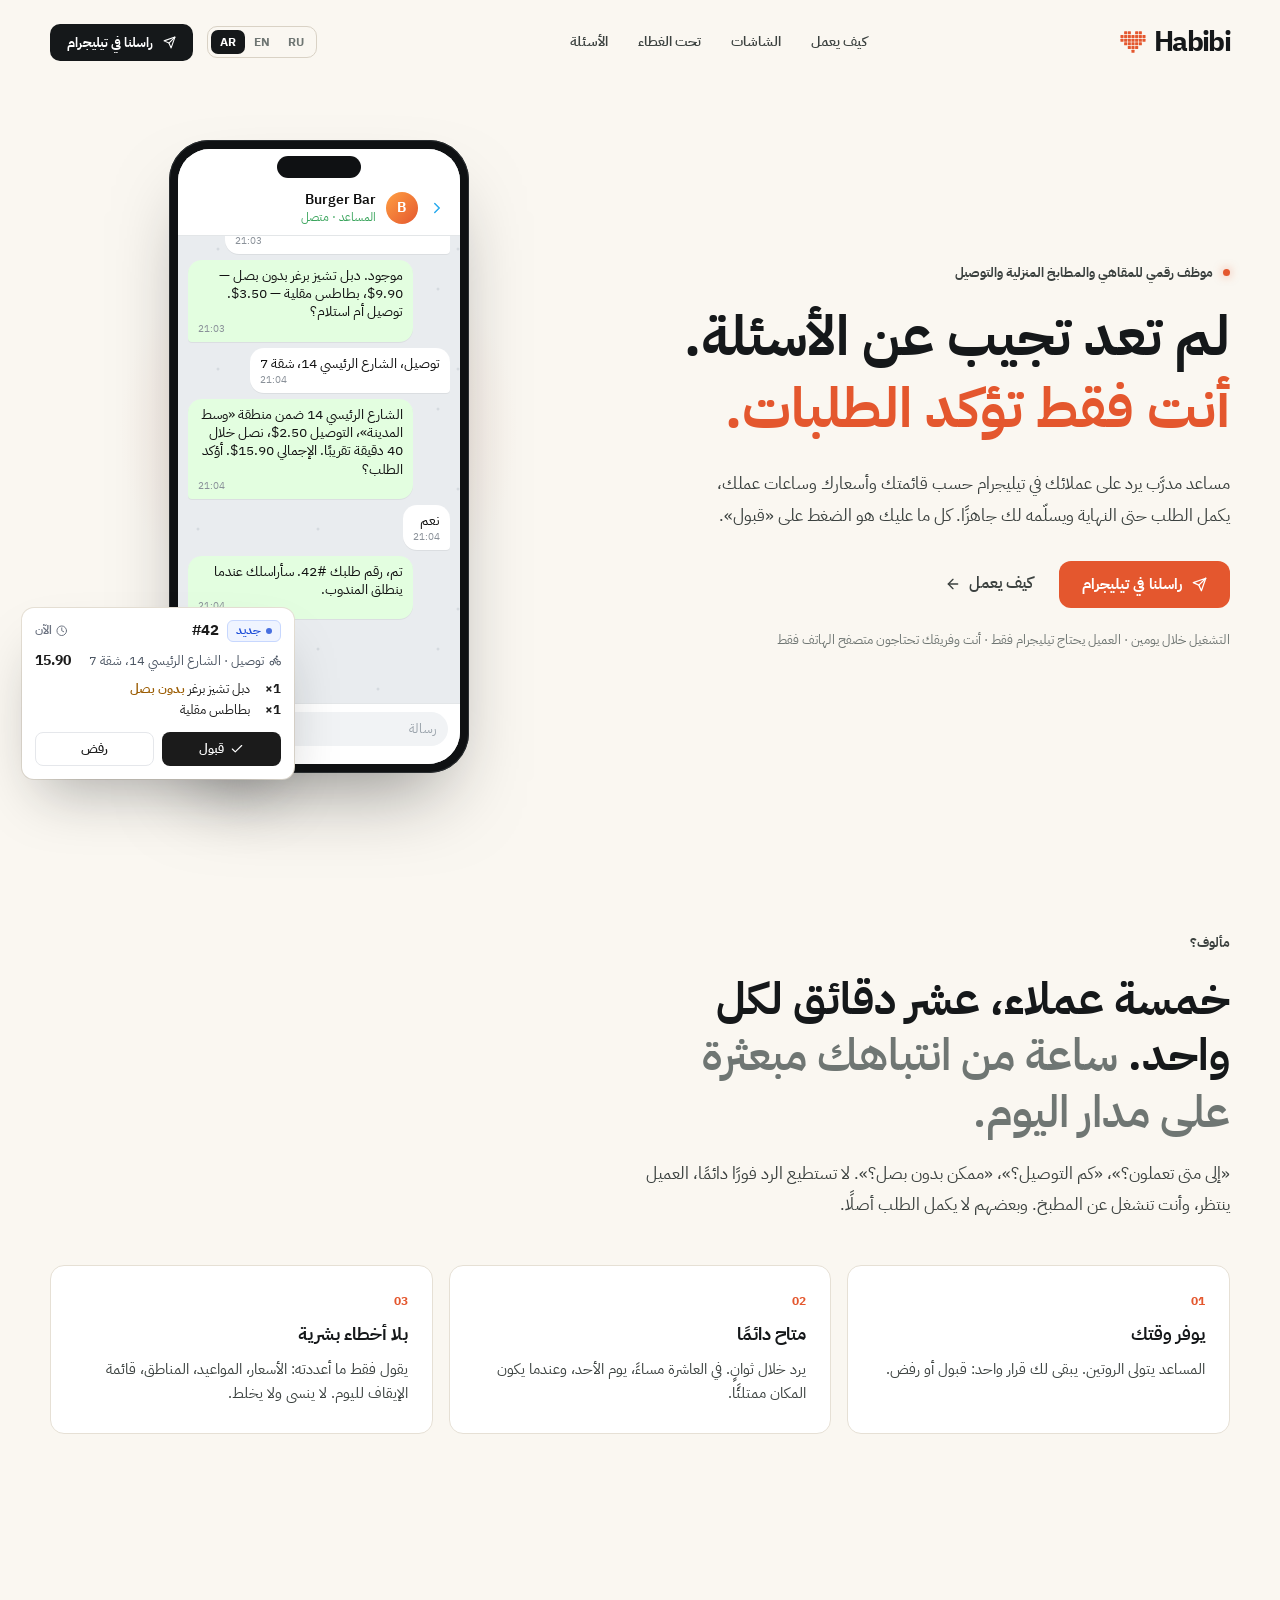
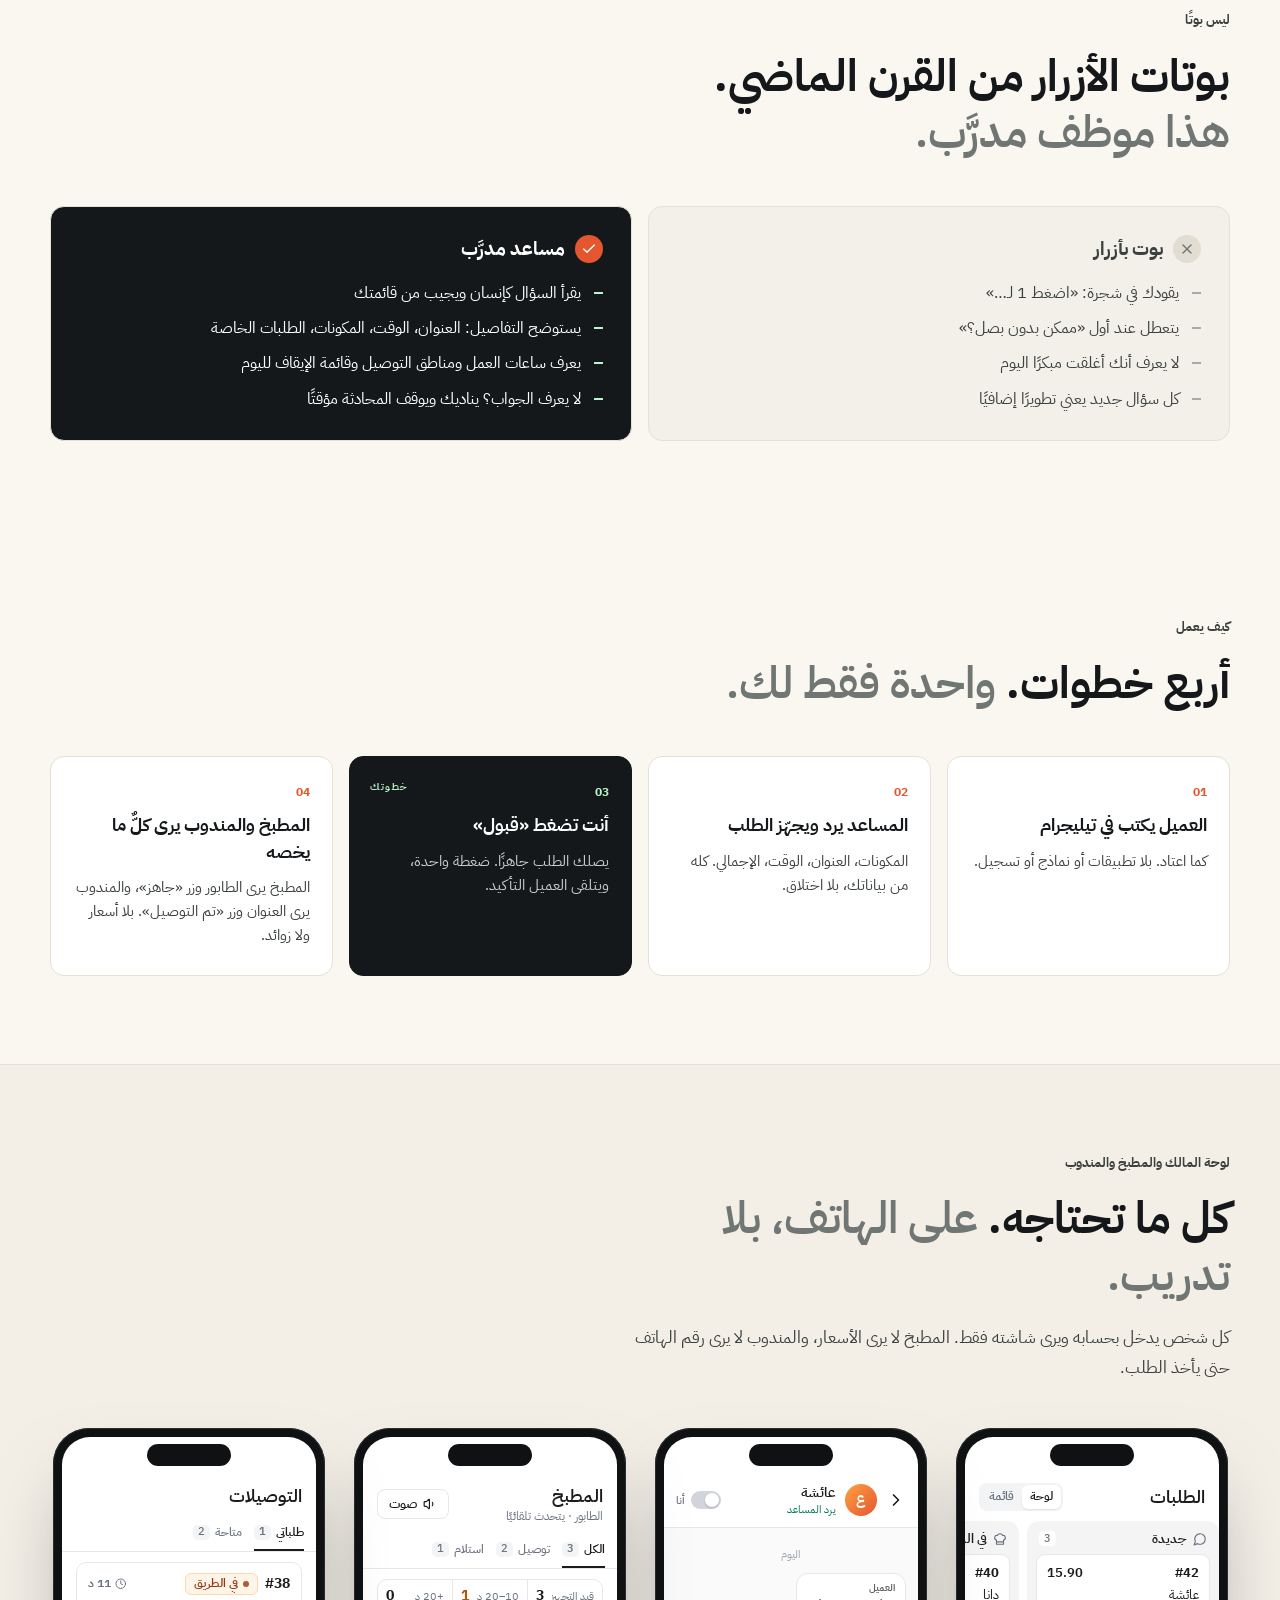
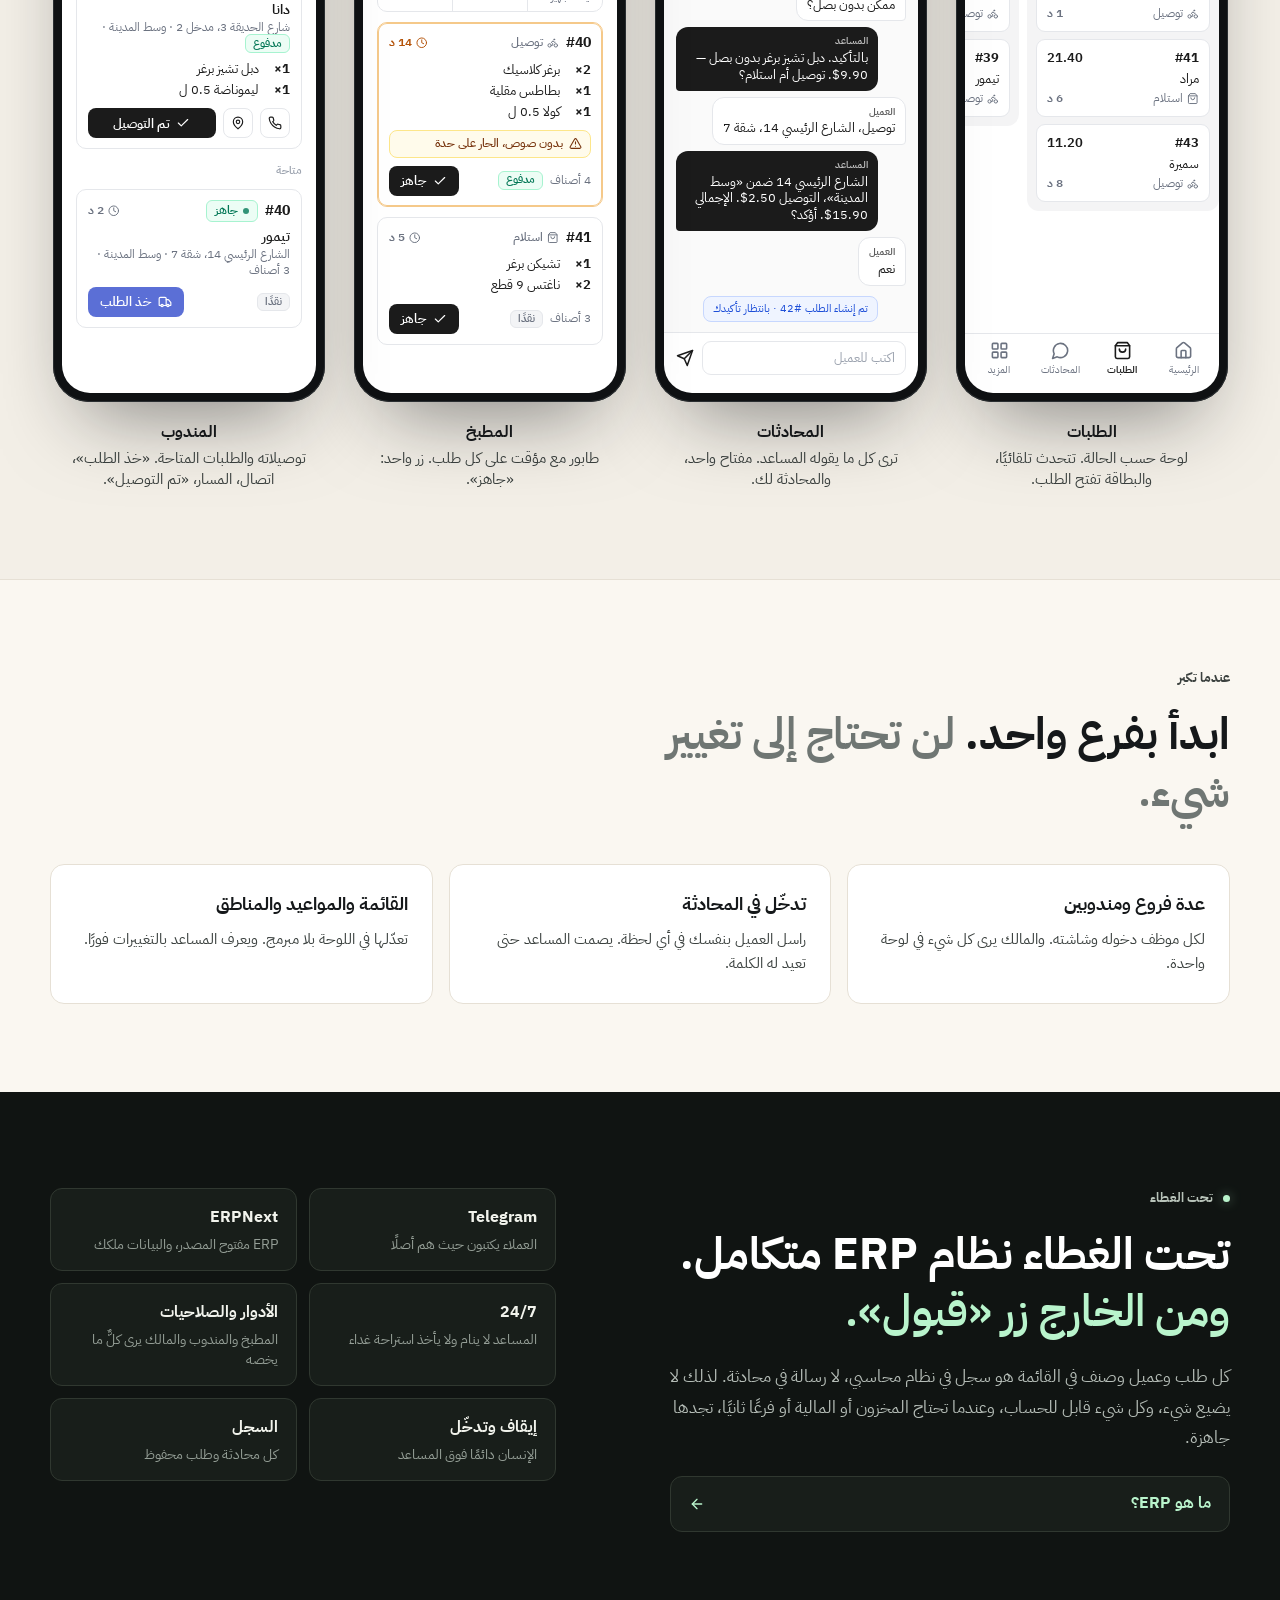
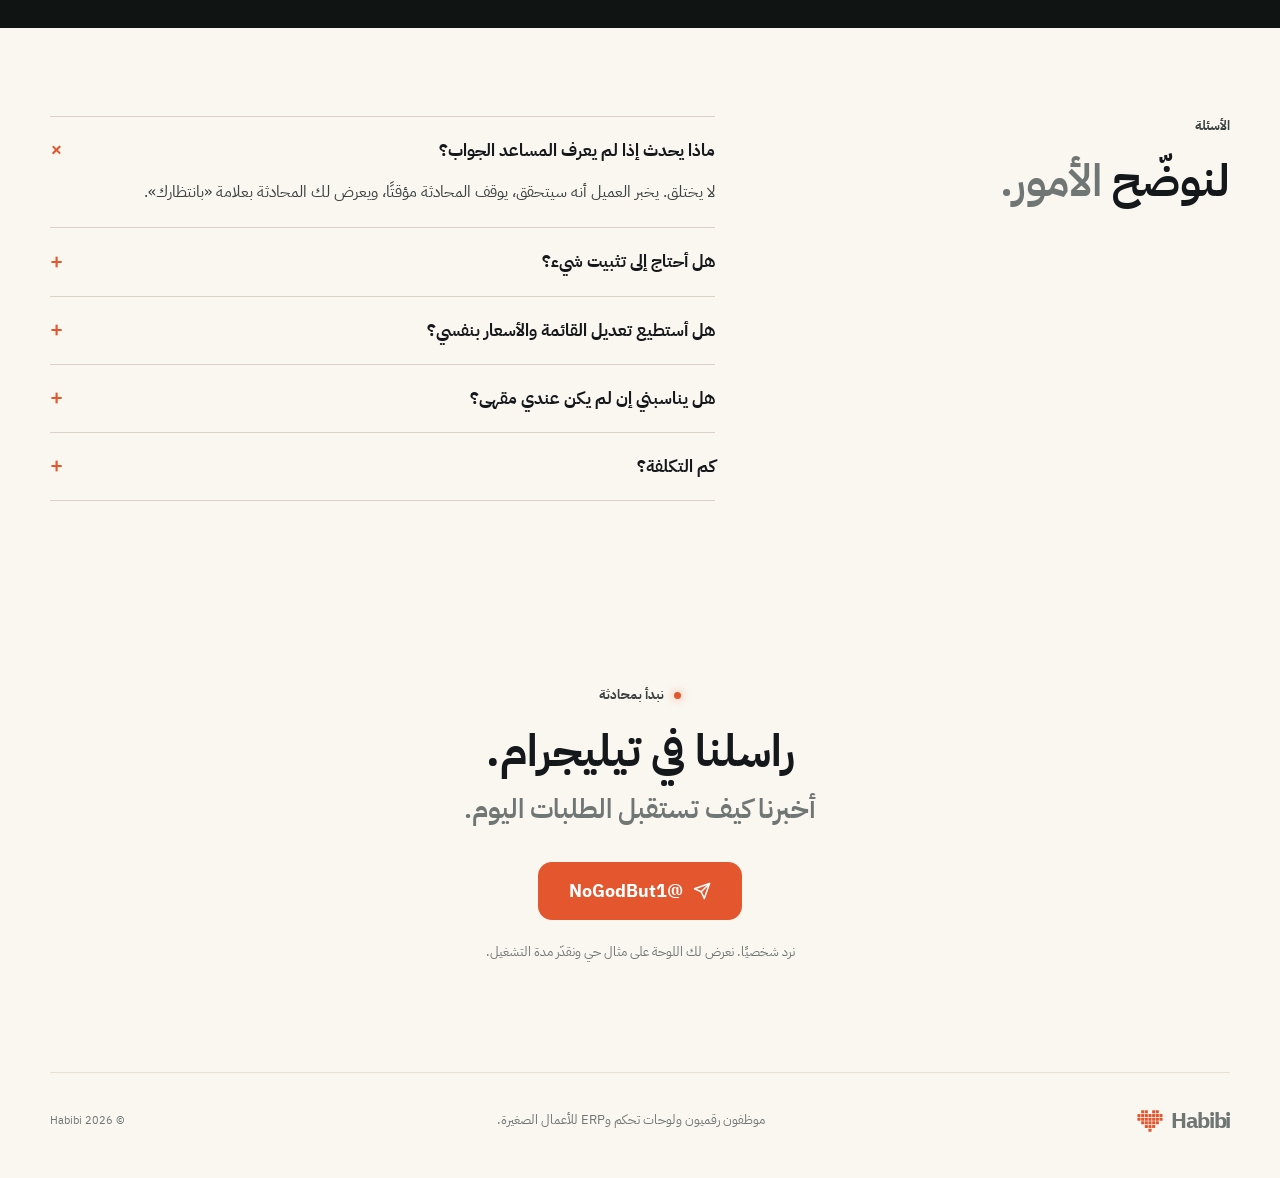
==== ar/index.html @ 9c0d7fbc "Английская и арабская версии лендинга Папки en/ и ar/ с общим style.css, переключатель RU/EN/AR в ша" ====
<!doctype html>
<html lang="ar" dir="rtl">
<head>
<meta charset="UTF-8">
<meta name="viewport" content="width=device-width, initial-scale=1">
<title>Habibi — موظف رقمي للمقاهي والتوصيل</title>
<meta name="description" content="مساعد مدرَّب يرد على عملائك في تيليجرام حسب قائمتك وساعات عملك، يجهّز الطلب ويسلّمه لك جاهزًا. أنت فقط تضغط «قبول».">
<link rel="canonical" href="https://cafe.habibi-erp.com/ar/">
<link rel="alternate" hreflang="ru" href="https://cafe.habibi-erp.com/">
<link rel="alternate" hreflang="en" href="https://cafe.habibi-erp.com/en/">
<link rel="alternate" hreflang="ar" href="https://cafe.habibi-erp.com/ar/">
<link rel="alternate" hreflang="x-default" href="https://cafe.habibi-erp.com/">
<link rel="preconnect" href="https://fonts.googleapis.com">
<link rel="preconnect" href="https://fonts.gstatic.com" crossorigin>
<link href="https://fonts.googleapis.com/css2?family=IBM+Plex+Sans+Arabic:wght@400;500;600;700&family=Manrope:wght@400;500;600;700;800&family=Geist:wght@400;500;600;700&display=swap" rel="stylesheet">
<link rel="stylesheet" href="../style.css">
</head>
<body>
<svg class="sprite" aria-hidden="true">
  <symbol id="i-mark" viewBox="0 0 7 6"><rect x="1.08" y="0.08" width=".84" height=".84" rx=".15" fill="currentColor"/><rect x="2.08" y="0.08" width=".84" height=".84" rx=".15" fill="currentColor"/><rect x="4.08" y="0.08" width=".84" height=".84" rx=".15" fill="currentColor"/><rect x="5.08" y="0.08" width=".84" height=".84" rx=".15" fill="currentColor"/><rect x="0.08" y="1.08" width=".84" height=".84" rx=".15" fill="currentColor"/><rect x="1.08" y="1.08" width=".84" height=".84" rx=".15" fill="currentColor"/><rect x="2.08" y="1.08" width=".84" height=".84" rx=".15" fill="currentColor"/><rect x="3.08" y="1.08" width=".84" height=".84" rx=".15" fill="currentColor"/><rect x="4.08" y="1.08" width=".84" height=".84" rx=".15" fill="currentColor"/><rect x="5.08" y="1.08" width=".84" height=".84" rx=".15" fill="currentColor"/><rect x="6.08" y="1.08" width=".84" height=".84" rx=".15" fill="currentColor"/><rect x="0.08" y="2.08" width=".84" height=".84" rx=".15" fill="currentColor"/><rect x="1.08" y="2.08" width=".84" height=".84" rx=".15" fill="currentColor"/><rect x="2.08" y="2.08" width=".84" height=".84" rx=".15" fill="currentColor"/><rect x="3.08" y="2.08" width=".84" height=".84" rx=".15" fill="currentColor"/><rect x="4.08" y="2.08" width=".84" height=".84" rx=".15" fill="currentColor"/><rect x="5.08" y="2.08" width=".84" height=".84" rx=".15" fill="currentColor"/><rect x="6.08" y="2.08" width=".84" height=".84" rx=".15" fill="currentColor"/><rect x="1.08" y="3.08" width=".84" height=".84" rx=".15" fill="currentColor"/><rect x="2.08" y="3.08" width=".84" height=".84" rx=".15" fill="currentColor"/><rect x="3.08" y="3.08" width=".84" height=".84" rx=".15" fill="currentColor"/><rect x="4.08" y="3.08" width=".84" height=".84" rx=".15" fill="currentColor"/><rect x="5.08" y="3.08" width=".84" height=".84" rx=".15" fill="currentColor"/><rect x="2.08" y="4.08" width=".84" height=".84" rx=".15" fill="currentColor"/><rect x="3.08" y="4.08" width=".84" height=".84" rx=".15" fill="currentColor"/><rect x="4.08" y="4.08" width=".84" height=".84" rx=".15" fill="currentColor"/><rect x="3.08" y="5.08" width=".84" height=".84" rx=".15" fill="currentColor"/></symbol>
  <symbol id="i-clock" viewBox="0 0 24 24"><circle cx="12" cy="12" r="10"/><polyline points="12 6 12 12 16 14"/></symbol>
  <symbol id="i-check" viewBox="0 0 24 24"><polyline points="20 6 9 17 4 12"/></symbol>
  <symbol id="i-truck" viewBox="0 0 24 24"><path d="M14 18V6a2 2 0 0 0-2-2H4a2 2 0 0 0-2 2v11a1 1 0 0 0 1 1h2"/><path d="M15 18H9"/><path d="M19 18h2a1 1 0 0 0 1-1v-3.65a1 1 0 0 0-.22-.624l-3.48-4.35A1 1 0 0 0 17.52 8H14"/><circle cx="17" cy="18" r="2"/><circle cx="7" cy="18" r="2"/></symbol>
  <symbol id="i-phone" viewBox="0 0 24 24"><path d="M22 16.92v3a2 2 0 0 1-2.18 2 19.79 19.79 0 0 1-8.63-3.07 19.5 19.5 0 0 1-6-6 19.79 19.79 0 0 1-3.07-8.67A2 2 0 0 1 4.11 2h3a2 2 0 0 1 2 1.72 12.84 12.84 0 0 0 .7 2.81 2 2 0 0 1-.45 2.11L8.09 9.91a16 16 0 0 0 6 6l1.27-1.27a2 2 0 0 1 2.11-.45 12.84 12.84 0 0 0 2.81.7A2 2 0 0 1 22 16.92z"/></symbol>
  <symbol id="i-pin" viewBox="0 0 24 24"><path d="M20 10c0 6-8 12-8 12s-8-6-8-12a8 8 0 0 1 16 0Z"/><circle cx="12" cy="10" r="3"/></symbol>
  <symbol id="i-bike" viewBox="0 0 24 24"><circle cx="18.5" cy="17.5" r="3.5"/><circle cx="5.5" cy="17.5" r="3.5"/><circle cx="15" cy="5" r="1"/><path d="M12 17.5V14l-3-3 4-3 2 3h2"/></symbol>
  <symbol id="i-bag" viewBox="0 0 24 24"><path d="M6 2 3 6v14a2 2 0 0 0 2 2h14a2 2 0 0 0 2-2V6l-3-4Z"/><path d="M3 6h18"/><path d="M16 10a4 4 0 0 1-8 0"/></symbol>
  <symbol id="i-chef" viewBox="0 0 24 24"><path d="M6 13.87A4 4 0 0 1 7.41 6a5.11 5.11 0 0 1 1.05-1.54 5 5 0 0 1 7.08 0A5.11 5.11 0 0 1 16.59 6 4 4 0 0 1 18 13.87V21H6Z"/><path d="M6 17h12"/></symbol>
  <symbol id="i-chat" viewBox="0 0 24 24"><path d="M7.9 20A9 9 0 1 0 4 16.1L2 22Z"/></symbol>
  <symbol id="i-house" viewBox="0 0 24 24"><path d="M15 21v-8a1 1 0 0 0-1-1h-4a1 1 0 0 0-1 1v8"/><path d="M3 10a2 2 0 0 1 .709-1.528l7-5.999a2 2 0 0 1 2.582 0l7 5.999A2 2 0 0 1 21 10v9a2 2 0 0 1-2 2H5a2 2 0 0 1-2-2z"/></symbol>
  <symbol id="i-send" viewBox="0 0 24 24"><path d="m22 2-7 20-4-9-9-4Z"/><path d="M22 2 11 13"/></symbol>
  <symbol id="i-volume" viewBox="0 0 24 24"><path d="M11 4.702a.705.705 0 0 0-1.203-.498L6.413 7.587A1.4 1.4 0 0 1 5.416 8H3a1 1 0 0 0-1 1v6a1 1 0 0 0 1 1h2.416a1.4 1.4 0 0 1 .997.413l3.383 3.384A.705.705 0 0 0 11 19.298z"/><path d="M16 9a5 5 0 0 1 0 6"/></symbol>
  <symbol id="i-alert" viewBox="0 0 24 24"><path d="m21.73 18-8-14a2 2 0 0 0-3.48 0l-8 14A2 2 0 0 0 4 21h16a2 2 0 0 0 1.73-3"/><path d="M12 9v4"/><path d="M12 17h.01"/></symbol>
  <symbol id="i-back" viewBox="0 0 24 24"><path d="m15 18-6-6 6-6"/></symbol>
  <symbol id="i-grid" viewBox="0 0 24 24"><rect x="3" y="3" width="7" height="7" rx="1"/><rect x="14" y="3" width="7" height="7" rx="1"/><rect x="14" y="14" width="7" height="7" rx="1"/><rect x="3" y="14" width="7" height="7" rx="1"/></symbol>
  <symbol id="i-x" viewBox="0 0 24 24"><path d="M18 6 6 18"/><path d="m6 6 12 12"/></symbol>
  <symbol id="i-arrow" viewBox="0 0 24 24"><path d="M5 12h14"/><path d="m12 5 7 7-7 7"/></symbol>
</svg>

<header class="top wrap">
  <a class="brand" href="#top">Habibi<svg class="brandmark" aria-hidden="true"><use href="#i-mark"/></svg></a>
  <nav class="menu" aria-label="الأقسام">
    <a href="#how">كيف يعمل</a>
    <a href="#screens">الشاشات</a>
    <a href="#hood">تحت الغطاء</a>
    <a href="#faq">الأسئلة</a>
  </nav>
  <div class="top-actions">
    <nav class="lang" aria-label="اللغة"><a href="../" hreflang="ru" lang="ru">RU</a><a href="../en/" hreflang="en" lang="en">EN</a><a class="on" aria-current="page">AR</a></nav>
    <a class="btn btn-ink btn-sm" href="https://t.me/NoGodBut1" target="_blank" rel="noopener"><svg class="ic"><use href="#i-send"/></svg><span>راسلنا في تيليجرام</span></a>
  </div>
</header>

<main id="top">

<!-- ================= HERO ================= -->
<section class="hero wrap">
  <div class="hero-copy">
    <p class="eyebrow"><i></i>موظف رقمي للمقاهي والمطابخ المنزلية والتوصيل</p>
    <h1>لم تعد تجيب عن الأسئلة. <span>أنت فقط تؤكد الطلبات.</span></h1>
    <p class="lead">مساعد مدرَّب يرد على عملائك في تيليجرام حسب قائمتك وأسعارك وساعات عملك، يكمل الطلب حتى النهاية ويسلّمه لك جاهزًا. كل ما عليك هو الضغط على «قبول».</p>
    <div class="actions">
      <a class="btn btn-accent" href="https://t.me/NoGodBut1" target="_blank" rel="noopener"><svg class="ic"><use href="#i-send"/></svg>راسلنا في تيليجرام</a>
      <a class="textlink" href="#how">كيف يعمل <svg class="ic"><use href="#i-arrow"/></svg></a>
    </div>
    <p class="footnote">التشغيل خلال يومين · العميل يحتاج تيليجرام فقط · أنت وفريقك تحتاجون متصفح الهاتف فقط</p>
  </div>

  <div class="hero-visual" aria-label="محادثة العميل مع المساعد وبطاقة الطلب الجاهز عند المالك">
    <div class="phone">
      <div class="tg">
        <div class="tg-head">
          <svg class="ic"><use href="#i-back"/></svg>
          <span class="tg-ava">B</span>
          <div><b>Burger Bar</b><small>المساعد · متصل</small></div>
        </div>
        <div class="tg-body">
          <div class="msg in">مرحبًا، إلى متى تعملون اليوم؟<time>21:02</time></div>
          <div class="msg out">أهلًا! اليوم حتى 11 مساءً، ونستقبل طلبات التوصيل حتى 10:30. هل أقترح عليك شيئًا من القائمة؟<time>21:02</time></div>
          <div class="msg in">عندكم دبل تشيز برغر؟ وبطاطس. بس بدون بصل<time>21:03</time></div>
          <div class="msg out">موجود. دبل تشيز برغر بدون بصل — <span dir="ltr">$9.90</span>، بطاطس مقلية — <span dir="ltr">$3.50</span>. توصيل أم استلام؟<time>21:03</time></div>
          <div class="msg in">توصيل، الشارع الرئيسي 14، شقة 7<time>21:04</time></div>
          <div class="msg out">الشارع الرئيسي 14 ضمن منطقة «وسط المدينة»، التوصيل <span dir="ltr">$2.50</span>، نصل خلال 40 دقيقة تقريبًا. الإجمالي <span dir="ltr">$15.90</span>. أؤكد الطلب؟<time>21:04</time></div>
          <div class="msg in">نعم<time>21:04</time></div>
          <div class="msg out">تم، رقم طلبك #42. سأراسلك عندما ينطلق المندوب.<time>21:04</time></div>
        </div>
        <div class="tg-input"><span>رسالة</span></div>
      </div>
    </div>

    <div class="float-card cab" aria-label="بطاقة الطلب عند المالك">
      <div class="fc-head"><span class="badge new">جديد</span><b>#42</b><span class="age"><svg class="ic"><use href="#i-clock"/></svg>الآن</span></div>
      <div class="fc-sum"><span><svg class="ic"><use href="#i-bike"/></svg>توصيل · الشارع الرئيسي 14، شقة 7</span><b>15.90</b></div>
      <ul class="items">
        <li><b>1×</b><span>دبل تشيز برغر <em>بدون بصل</em></span></li>
        <li><b>1×</b><span>بطاطس مقلية</span></li>
      </ul>
      <div class="fc-actions"><button class="ubtn dark" type="button"><svg class="ic"><use href="#i-check"/></svg>قبول</button><button class="ubtn outline" type="button">رفض</button></div>
    </div>
  </div>
</section>

<!-- ================= PAIN ================= -->
<section class="section wrap" id="pain">
  <div class="section-head">
    <p class="eyebrow">مألوف؟</p>
    <h2>خمسة عملاء، عشر دقائق لكل واحد. <span class="muted">ساعة من انتباهك مبعثرة على مدار اليوم.</span></h2>
    <p class="section-lead">«إلى متى تعملون؟»، «كم التوصيل؟»، «ممكن بدون بصل؟». لا تستطيع الرد فورًا دائمًا، العميل ينتظر، وأنت تنشغل عن المطبخ. وبعضهم لا يكمل الطلب أصلًا.</p>
  </div>
  <div class="tiles">
    <article><span class="num">01</span><h3>يوفر وقتك</h3><p>المساعد يتولى الروتين. يبقى لك قرار واحد: قبول أو رفض.</p></article>
    <article><span class="num">02</span><h3>متاح دائمًا</h3><p>يرد خلال ثوانٍ. في العاشرة مساءً، يوم الأحد، وعندما يكون المكان ممتلئًا.</p></article>
    <article><span class="num">03</span><h3>بلا أخطاء بشرية</h3><p>يقول فقط ما أعددته: الأسعار، المواعيد، المناطق، قائمة الإيقاف لليوم. لا ينسى ولا يخلط.</p></article>
  </div>
</section>

<!-- ================= NOT A BOT ================= -->
<section class="section wrap" id="notbot">
  <div class="section-head">
    <p class="eyebrow">ليس بوتًا</p>
    <h2>بوتات الأزرار من القرن الماضي. <span class="muted">هذا موظف مدرَّب.</span></h2>
  </div>
  <div class="compare">
    <article class="old">
      <h3><svg class="ic"><use href="#i-x"/></svg>بوت بأزرار</h3>
      <ul>
        <li>يقودك في شجرة: «اضغط 1 لـ…»</li>
        <li>يتعطل عند أول «ممكن بدون بصل؟»</li>
        <li>لا يعرف أنك أغلقت مبكرًا اليوم</li>
        <li>كل سؤال جديد يعني تطويرًا إضافيًا</li>
      </ul>
    </article>
    <article class="new">
      <h3><svg class="ic"><use href="#i-check"/></svg>مساعد مدرَّب</h3>
      <ul>
        <li>يقرأ السؤال كإنسان ويجيب من قائمتك</li>
        <li>يستوضح التفاصيل: العنوان، الوقت، المكونات، الطلبات الخاصة</li>
        <li>يعرف ساعات العمل ومناطق التوصيل وقائمة الإيقاف لليوم</li>
        <li>لا يعرف الجواب؟ يناديك ويوقف المحادثة مؤقتًا</li>
      </ul>
    </article>
  </div>
</section>

<!-- ================= HOW ================= -->
<section class="section wrap" id="how">
  <div class="section-head">
    <p class="eyebrow">كيف يعمل</p>
    <h2>أربع خطوات. <span class="muted">واحدة فقط لك.</span></h2>
  </div>
  <ol class="steps">
    <li>
      <span class="num">01</span>
      <h3>العميل يكتب في تيليجرام</h3>
      <p>كما اعتاد. بلا تطبيقات أو نماذج أو تسجيل.</p>
    </li>
    <li>
      <span class="num">02</span>
      <h3>المساعد يرد ويجهّز الطلب</h3>
      <p>المكونات، العنوان، الوقت، الإجمالي. كله من بياناتك، بلا اختلاق.</p>
    </li>
    <li class="yours">
      <span class="num">03</span>
      <h3>أنت تضغط «قبول»</h3>
      <p>يصلك الطلب جاهزًا. ضغطة واحدة، ويتلقى العميل التأكيد.</p>
    </li>
    <li>
      <span class="num">04</span>
      <h3>المطبخ والمندوب يرى كلٌّ ما يخصه</h3>
      <p>المطبخ يرى الطابور وزر «جاهز»، والمندوب يرى العنوان وزر «تم التوصيل». بلا أسعار ولا زوائد.</p>
    </li>
  </ol>
</section>

<!-- ================= SCREENS ================= -->
<section class="section screens" id="screens">
  <div class="wrap">
    <div class="section-head">
      <p class="eyebrow">لوحة المالك والمطبخ والمندوب</p>
      <h2>كل ما تحتاجه. <span class="muted">على الهاتف، بلا تدريب.</span></h2>
      <p class="section-lead">كل شخص يدخل بحسابه ويرى شاشته فقط. المطبخ لا يرى الأسعار، والمندوب لا يرى رقم الهاتف حتى يأخذ الطلب.</p>
    </div>

    <div class="gallery">

      <!-- الطلبات -->
      <figure>
        <div class="phone small">
          <div class="cab app">
            <div class="app-top"><b>الطلبات</b><span class="toggle"><i class="on">لوحة</i><i>قائمة</i></span></div>
            <div class="board">
              <section class="col">
                <h4><svg class="ic"><use href="#i-chat"/></svg>جديدة<span>3</span></h4>
                <a class="bcard"><div class="r1"><b>#42</b><b>15.90</b></div><div class="r2">عائشة</div><div class="r3"><span><svg class="ic"><use href="#i-bike"/></svg>توصيل</span><span class="age">1 د</span></div></a>
                <a class="bcard"><div class="r1"><b>#41</b><b>21.40</b></div><div class="r2">مراد</div><div class="r3"><span><svg class="ic"><use href="#i-bag"/></svg>استلام</span><span class="age">6 د</span></div></a>
                <a class="bcard"><div class="r1"><b>#43</b><b>11.20</b></div><div class="r2">سميرة</div><div class="r3"><span><svg class="ic"><use href="#i-bike"/></svg>توصيل</span><span class="age">8 د</span></div></a>
              </section>
              <section class="col">
                <h4><svg class="ic"><use href="#i-chef"/></svg>في المطبخ<span>3</span></h4>
                <a class="bcard"><div class="r1"><b>#40</b><b>14.30</b></div><div class="r2">دانا</div><div class="r3"><span><svg class="ic"><use href="#i-bike"/></svg>توصيل</span><span class="age">9 د</span></div></a>
                <a class="bcard"><div class="r1"><b>#39</b><b>27.80</b></div><div class="r2">تيمور</div><div class="r3"><span><svg class="ic"><use href="#i-bike"/></svg>توصيل</span><span class="age">12 د</span></div></a>
              </section>
            </div>
            <nav class="tabbar"><span><svg class="ic"><use href="#i-house"/></svg>الرئيسية</span><span class="on"><svg class="ic"><use href="#i-bag"/></svg>الطلبات</span><span><svg class="ic"><use href="#i-chat"/></svg>المحادثات</span><span><svg class="ic"><use href="#i-grid"/></svg>المزيد</span></nav>
          </div>
        </div>
        <figcaption><b>الطلبات</b>لوحة حسب الحالة. تتحدث تلقائيًا، والبطاقة تفتح الطلب.</figcaption>
      </figure>

      <!-- المحادثات -->
      <figure>
        <div class="phone small">
          <div class="cab app">
            <div class="thread-head"><svg class="ic"><use href="#i-back"/></svg><span class="ava">ع</span><div><b>عائشة</b><small class="ok">يرد المساعد</small></div><label class="switch"><i></i>أنا</label></div>
            <div class="thread">
              <div class="day">اليوم</div>
              <div class="bub c"><small>العميل</small>ممكن بدون بصل؟</div>
              <div class="bub b"><small>المساعد</small>بالتأكيد. دبل تشيز برغر بدون بصل — <span dir="ltr">$9.90</span>. توصيل أم استلام؟</div>
              <div class="bub c"><small>العميل</small>توصيل، الشارع الرئيسي 14، شقة 7</div>
              <div class="bub b"><small>المساعد</small>الشارع الرئيسي 14 ضمن «وسط المدينة»، التوصيل <span dir="ltr">$2.50</span>. الإجمالي <span dir="ltr">$15.90</span>. أؤكد؟</div>
              <div class="bub c"><small>العميل</small>نعم</div>
              <div class="sys">تم إنشاء الطلب #42 · بانتظار تأكيدك</div>
            </div>
            <div class="thread-input"><span>اكتب للعميل</span><svg class="ic"><use href="#i-send"/></svg></div>
          </div>
        </div>
        <figcaption><b>المحادثات</b>ترى كل ما يقوله المساعد. مفتاح واحد، والمحادثة لك.</figcaption>
      </figure>

      <!-- المطبخ -->
      <figure>
        <div class="phone small">
          <div class="cab app">
            <div class="app-top"><div><b>المطبخ</b><small>الطابور · يتحدث تلقائيًا</small></div><span class="ubtn outline xs"><svg class="ic"><use href="#i-volume"/></svg>صوت</span></div>
            <div class="utabs"><span class="on">الكل <i>3</i></span><span>توصيل <i>2</i></span><span>استلام <i>1</i></span></div>
            <div class="summary"><div><span>قيد التجهيز</span><b>3</b></div><div><span>10–20 د</span><b class="warn">1</b></div><div><span>+20 د</span><b>0</b></div></div>
            <article class="kcard warn">
              <header><b>#40</b><span class="kind"><svg class="ic"><use href="#i-bike"/></svg>توصيل</span><span class="timer warn"><svg class="ic"><use href="#i-clock"/></svg>14 د</span></header>
              <ul class="items"><li><b>2×</b><span>برغر كلاسيك</span></li><li><b>1×</b><span>بطاطس مقلية</span></li><li><b>1×</b><span>كولا 0.5 ل</span></li></ul>
              <div class="note"><svg class="ic"><use href="#i-alert"/></svg>بدون صوص، الحار على حدة</div>
              <footer><span class="pcs">4 أصناف</span><span class="pay">مدفوع</span><span class="ubtn dark xs"><svg class="ic"><use href="#i-check"/></svg>جاهز</span></footer>
            </article>
            <article class="kcard">
              <header><b>#41</b><span class="kind"><svg class="ic"><use href="#i-bag"/></svg>استلام</span><span class="timer"><svg class="ic"><use href="#i-clock"/></svg>5 د</span></header>
              <ul class="items"><li><b>1×</b><span>تشيكن برغر</span></li><li><b>2×</b><span>ناغتس 9 قطع</span></li></ul>
              <footer><span class="pcs">3 أصناف</span><span class="pay cash">نقدًا</span><span class="ubtn dark xs"><svg class="ic"><use href="#i-check"/></svg>جاهز</span></footer>
            </article>
          </div>
        </div>
        <figcaption><b>المطبخ</b>طابور مع مؤقت على كل طلب. زر واحد: «جاهز».</figcaption>
      </figure>

      <!-- المندوب -->
      <figure>
        <div class="phone small">
          <div class="cab app">
            <div class="app-top"><b>التوصيلات</b></div>
            <div class="utabs"><span class="on">طلباتي <i>1</i></span><span>متاحة <i>2</i></span></div>
            <article class="kcard">
              <header><b>#38</b><span class="badge progress">في الطريق</span><span class="timer"><svg class="ic"><use href="#i-clock"/></svg>11 د</span></header>
              <div class="where"><b>دانا</b><small>شارع الحديقة 3، مدخل 2 · وسط المدينة · <span class="pay">مدفوع</span></small></div>
              <ul class="items"><li><b>1×</b><span>دبل تشيز برغر</span></li><li><b>1×</b><span>ليموناضة 0.5 ل</span></li></ul>
              <footer><span class="ubtn outline sq"><svg class="ic"><use href="#i-phone"/></svg></span><span class="ubtn outline sq"><svg class="ic"><use href="#i-pin"/></svg></span><span class="ubtn dark xs grow"><svg class="ic"><use href="#i-check"/></svg>تم التوصيل</span></footer>
            </article>
            <div class="sep">متاحة</div>
            <article class="kcard">
              <header><b>#40</b><span class="badge ok">جاهز</span><span class="timer"><svg class="ic"><use href="#i-clock"/></svg>2 د</span></header>
              <div class="where"><b>تيمور</b><small>الشارع الرئيسي 14، شقة 7 · وسط المدينة · 3 أصناف</small></div>
              <footer><span class="pay cash">نقدًا</span><span class="ubtn primary xs right"><svg class="ic"><use href="#i-truck"/></svg>خذ الطلب</span></footer>
            </article>
          </div>
        </div>
        <figcaption><b>المندوب</b>توصيلاته والطلبات المتاحة. «خذ الطلب»، اتصال، المسار، «تم التوصيل».</figcaption>
      </figure>

    </div>
  </div>
</section>

<!-- ================= SCALE ================= -->
<section class="section wrap" id="scale">
  <div class="section-head">
    <p class="eyebrow">عندما تكبر</p>
    <h2>ابدأ بفرع واحد. <span class="muted">لن تحتاج إلى تغيير شيء.</span></h2>
  </div>
  <div class="tiles">
    <article><h3>عدة فروع ومندوبين</h3><p>لكل موظف دخوله وشاشته. والمالك يرى كل شيء في لوحة واحدة.</p></article>
    <article><h3>تدخّل في المحادثة</h3><p>راسل العميل بنفسك في أي لحظة. يصمت المساعد حتى تعيد له الكلمة.</p></article>
    <article><h3>القائمة والمواعيد والمناطق</h3><p>تعدّلها في اللوحة بلا مبرمج. ويعرف المساعد بالتغييرات فورًا.</p></article>
  </div>
</section>

<!-- ================= UNDER THE HOOD ================= -->
<section class="hood" id="hood">
  <div class="wrap">
    <div class="hood-grid">
      <div>
        <p class="eyebrow"><i></i>تحت الغطاء</p>
        <h2>تحت الغطاء نظام ERP متكامل. <span>ومن الخارج زر «قبول».</span></h2>
        <p class="hood-lead">كل طلب وعميل وصنف في القائمة هو سجل في نظام محاسبي، لا رسالة في محادثة. لذلك لا يضيع شيء، وكل شيء قابل للحساب، وعندما تحتاج المخزون أو المالية أو فرعًا ثانيًا، تجدها جاهزة.</p>
        <details class="hint">
          <summary>ما هو ERP؟<svg class="ic"><use href="#i-arrow"/></svg></summary>
          <p>برنامج واحد بدل الدفتر والجداول والمحادثات. الطلبات والعملاء والقائمة والمال والموظفون في مكان واحد، مع سجل وتقارير. نستخدم ERPNext، نظامًا مفتوح المصدر تعتمده عشرات آلاف الشركات حول العالم.</p>
        </details>
      </div>
      <ul class="chips">
        <li><b>Telegram</b><span>العملاء يكتبون حيث هم أصلًا</span></li>
        <li><b>ERPNext</b><span>ERP مفتوح المصدر، والبيانات ملكك</span></li>
        <li><b>24/7</b><span>المساعد لا ينام ولا يأخذ استراحة غداء</span></li>
        <li><b>الأدوار والصلاحيات</b><span>المطبخ والمندوب والمالك يرى كلٌّ ما يخصه</span></li>
        <li><b>إيقاف وتدخّل</b><span>الإنسان دائمًا فوق المساعد</span></li>
        <li><b>السجل</b><span>كل محادثة وطلب محفوظ</span></li>
      </ul>
    </div>
  </div>
</section>

<!-- ================= FAQ ================= -->
<section class="section wrap faq" id="faq">
  <div class="section-head">
    <p class="eyebrow">الأسئلة</p>
    <h2>لنوضّح <span class="muted">الأمور.</span></h2>
  </div>
  <div class="qa">
    <details open>
      <summary>ماذا يحدث إذا لم يعرف المساعد الجواب؟<span>+</span></summary>
      <p>لا يختلق. يخبر العميل أنه سيتحقق، يوقف المحادثة مؤقتًا، ويعرض لك المحادثة بعلامة «بانتظارك».</p>
    </details>
    <details>
      <summary>هل أحتاج إلى تثبيت شيء؟<span>+</span></summary>
      <p>لا. العملاء يكفيهم تيليجرام، وأنت وفريقك يكفيكم متصفح الهاتف. والمطبخ مرتاح على الجهاز اللوحي.</p>
    </details>
    <details>
      <summary>هل أستطيع تعديل القائمة والأسعار بنفسي؟<span>+</span></summary>
      <p>نعم، في اللوحة. يستخدم المساعد البيانات الجديدة فورًا، بلا إعادة تدريب ولا مبرمج.</p>
    </details>
    <details>
      <summary>هل يناسبني إن لم يكن عندي مقهى؟<span>+</span></summary>
      <p>الآلية نفسها لأي عمل يكتب فيه الناس ويطلبون: الإيجار، المتاجر، الرحلات، الخدمات. راسلنا وسندرس حالتك.</p>
    </details>
    <details>
      <summary>كم التكلفة؟<span>+</span></summary>
      <p>تعتمد على الحجم وما لديك أصلًا. راسلنا في تيليجرام، ونحسبها في محادثة واحدة.</p>
    </details>
  </div>
</section>

<!-- ================= CONTACT ================= -->
<section class="contact wrap" id="contact">
  <p class="eyebrow"><i></i>نبدأ بمحادثة</p>
  <h2>راسلنا في تيليجرام. <span>أخبرنا كيف تستقبل الطلبات اليوم.</span></h2>
  <a class="btn btn-accent btn-lg" href="https://t.me/NoGodBut1" target="_blank" rel="noopener"><svg class="ic"><use href="#i-send"/></svg>@NoGodBut1</a>
  <p class="footnote">نرد شخصيًا. نعرض لك اللوحة على مثال حي ونقدّر مدة التشغيل.</p>
</section>

</main>

<footer class="wrap">
  <a class="brand" href="#top">Habibi<svg class="brandmark" aria-hidden="true"><use href="#i-mark"/></svg></a>
  <p>موظفون رقميون ولوحات تحكم وERP للأعمال الصغيرة.</p>
  <small>© 2026 Habibi</small>
</footer>
</body>
</html>
---- style.css ----
/* ===== Habibi · лендинг «цифровой сотрудник для кафе» ===== */
:root{
  --bg:#faf7f1; --panel:#ffffff; --ink:#15181a; --ink-2:#3b413f; --muted:#6f7673; --line:#e6e0d5; --line-2:#d9d2c5;
  --accent:#e4572e; --accent-ink:#c2461f; --accent-soft:#fdeee8;
  --mint:#b9f4cc; --dark:#101412; --dark-panel:#181e1a; --dark-line:#303830; --dark-muted:#949e96;
  --tg:#2aabee; --tg-out:#e3fee0;
  --radius:14px;
}
*{box-sizing:border-box}
html{scroll-behavior:smooth;scroll-padding-top:24px;-webkit-text-size-adjust:100%}
body{margin:0;background:var(--bg);color:var(--ink);font-family:Manrope,system-ui,sans-serif;font-size:16px;line-height:1.6;overflow-x:hidden}
a{color:inherit;text-decoration:none}
button{font:inherit;cursor:pointer}
img,svg{display:block}
.sprite{display:none}
.ic{width:1em;height:1em;fill:none;stroke:currentColor;stroke-width:2;stroke-linecap:round;stroke-linejoin:round;flex:none}
.wrap{max-width:1180px;width:calc(100% - 48px);margin:0 auto}
h1,h2,h3{margin:0;font-weight:700;letter-spacing:-.02em;line-height:1.12}
h2{font-size:clamp(28px,3.4vw,44px);max-width:22ch}
h2 .muted{color:var(--muted);font-weight:600}
h3{font-size:18px;letter-spacing:-.01em;line-height:1.3}
p{margin:0}
.eyebrow{font-size:11px;letter-spacing:.16em;font-weight:700;text-transform:uppercase;color:var(--ink-2);display:flex;align-items:center;gap:10px;margin:0 0 18px}
.eyebrow i{width:7px;height:7px;border-radius:50%;background:var(--accent);box-shadow:0 0 10px rgba(228,87,46,.55)}
.muted{color:var(--muted)}

/* ---- кнопки ---- */
.btn{display:inline-flex;align-items:center;gap:10px;padding:15px 22px;border-radius:12px;font-weight:700;font-size:15px;line-height:1;border:1px solid transparent;transition:transform .15s,background .15s,border-color .15s;white-space:nowrap}
.btn:hover{transform:translateY(-1px)}
.btn-accent{background:var(--accent);color:#fff}
.btn-accent:hover{background:var(--accent-ink)}
.btn-ink{background:var(--ink);color:#fff}
.btn-sm{padding:11px 16px;font-size:13px;border-radius:10px}
.btn-lg{padding:19px 30px;font-size:18px;border-radius:14px}
.textlink{display:inline-flex;align-items:center;gap:8px;font-weight:600;color:var(--ink-2)}
.textlink:hover{color:var(--accent-ink)}
.footnote{font-size:13px;color:var(--muted);margin-top:22px;line-height:1.6}

/* ---- шапка ---- */
.top{height:84px;display:flex;align-items:center;justify-content:space-between;gap:20px}
.brand{font-size:28px;font-weight:800;letter-spacing:-.06em;display:inline-flex;align-items:center;gap:8px}
.brandmark{width:26px;height:22px;color:var(--accent)}
.menu{display:flex;gap:30px;font-size:14px;font-weight:600;color:var(--ink-2)}
.menu a:hover{color:var(--accent-ink)}
.top-actions{display:flex;align-items:center;gap:14px}
.lang{display:inline-flex;border:1px solid var(--line-2);border-radius:10px;padding:3px;font-size:12px;font-weight:700;letter-spacing:.06em;color:var(--muted)}
.lang a{padding:6px 9px;border-radius:7px;line-height:1}
.lang a:hover{color:var(--ink)}
.lang a.on{background:var(--ink);color:#fff}

/* ---- hero ---- */
.hero{display:grid;grid-template-columns:1.05fr .95fr;gap:48px;align-items:center;padding:56px 0 72px;min-height:600px}
h1{font-size:clamp(34px,4.3vw,56px);font-weight:800;letter-spacing:-.035em;line-height:1.05;margin:0 0 24px}
h1 span{color:var(--accent);display:block}
.lead{font-size:clamp(16px,1.35vw,19px);color:var(--ink-2);line-height:1.6;max-width:52ch}
.actions{display:flex;align-items:center;gap:26px;margin-top:30px;flex-wrap:wrap}
.hero-visual{position:relative;display:flex;justify-content:center;align-items:center;min-height:620px}
.hero-visual::before{content:"";position:absolute;inset:8% 6%;border-radius:40px;background:radial-gradient(60% 55% at 50% 45%,#fbe4d9 0%,rgba(250,247,241,0) 70%);z-index:0}
.float-card{position:absolute;inset-inline-end:-28px;bottom:-6px;width:272px;z-index:3;box-shadow:0 30px 60px -20px rgba(21,24,26,.35),0 0 0 1px var(--line);animation:rise .9s .3s both}
@keyframes rise{from{opacity:0;transform:translateY(14px)}to{opacity:1;transform:none}}

/* ---- телефон ---- */
.phone{position:relative;z-index:1;width:300px;height:633px;border-radius:40px;background:#0f1113;padding:9px;box-shadow:0 40px 80px -30px rgba(21,24,26,.5),inset 0 0 0 1px #2a2e31;flex:none}
.phone>*{height:100%;border-radius:32px;overflow:hidden;background:#fff;display:flex;flex-direction:column}
.phone::after{content:"";position:absolute;top:16px;left:50%;transform:translateX(-50%);width:84px;height:22px;border-radius:12px;background:#0f1113;z-index:4}
.phone.small{width:272px;height:574px;border-radius:36px}
.phone.small>*{border-radius:28px}

/* ---- Telegram ---- */
.tg{font-family:-apple-system,BlinkMacSystemFont,"Segoe UI",Roboto,sans-serif;font-size:13.5px;line-height:1.35;background:#e9ecef url("data:image/svg+xml,%3Csvg xmlns='http://www.w3.org/2000/svg' width='120' height='120'%3E%3Ccircle cx='20' cy='20' r='1.5' fill='%23d5dadf'/%3E%3Ccircle cx='80' cy='60' r='1.5' fill='%23d5dadf'/%3E%3Ccircle cx='40' cy='100' r='1.5' fill='%23d5dadf'/%3E%3C/svg%3E")}
.tg-head{display:flex;align-items:center;gap:10px;padding:42px 14px 10px;background:#fff;border-bottom:1px solid #e3e6e8;color:#111}
.tg-head .ic{color:var(--tg);font-size:18px}
.tg-head b{display:block;font-size:14px;font-weight:600}
.tg-head small{display:block;font-size:11.5px;color:#3ba55d}
.tg-ava,.ava{width:32px;height:32px;border-radius:50%;background:linear-gradient(135deg,#ff9f43,#e4572e);color:#fff;display:inline-flex;align-items:center;justify-content:center;font-weight:700;font-size:14px;flex:none}
.tg-body{flex:1;min-height:0;padding:12px 10px 84px;display:flex;flex-direction:column;gap:6px;overflow:hidden;justify-content:flex-end}
.msg{position:relative;max-width:86%;padding:7px 10px 8px;border-radius:14px;background:#fff;color:#111;box-shadow:0 1px 0 rgba(0,0,0,.06)}
.msg.in{align-self:flex-start;border-end-start-radius:4px}
.msg.out{align-self:flex-end;background:var(--tg-out);border-end-end-radius:4px}
.msg time{display:block;text-align:end;font-size:10px;color:#8a9199;margin-top:2px;line-height:1}
.tg-input{display:flex;align-items:center;padding:8px 12px 18px;background:#fff;border-top:1px solid #e3e6e8;color:#9aa3ab;font-size:13px}
.tg-input span{flex:1;padding:8px 12px;border-radius:18px;background:#f1f3f5}

/* ---- кабинет (копия ритма habibi_ui) ---- */
.cab{font-family:Geist,Inter,system-ui,sans-serif;font-size:13px;line-height:1.4;color:#1b1b1b;background:#fff}
.cab b{font-weight:700}
.cab .items{list-style:none;margin:0;padding:0}
.cab .items li{display:flex;gap:9px;align-items:baseline;padding:2px 0;font-size:13px;line-height:1.3}
.cab .items li b{min-width:22px;font-variant-numeric:tabular-nums}
.cab .items em{font-style:normal;color:#9a5b00;font-weight:600}
.badge{display:inline-flex;align-items:center;gap:5px;height:22px;padding:0 8px;border-radius:6px;font-size:11.5px;font-weight:600;border:1px solid}
.badge::before{content:"";width:6px;height:6px;border-radius:50%;background:currentColor;opacity:.8}
.badge.new{color:#1d4ed8;background:#eff4ff;border-color:#c7d7fe}
.badge.progress{color:#9a3412;background:#fff4e8;border-color:#fed7aa}
.badge.ok{color:#047857;background:#ecfdf5;border-color:#a7f3d0}
.age,.timer{margin-inline-start:auto;display:inline-flex;align-items:center;gap:4px;font-size:11.5px;font-weight:600;color:#6b7280;font-variant-numeric:tabular-nums;white-space:nowrap}
.timer.warn{color:#b45309}
.ubtn{display:inline-flex;align-items:center;justify-content:center;gap:6px;height:34px;padding:0 14px;border-radius:8px;font-size:13px;font-weight:600;border:1px solid transparent;font-family:inherit}
.ubtn.dark{background:#1b1b1b;color:#fff}
.ubtn.primary{background:#5b6fd6;color:#fff}
.ubtn.outline{background:#fff;color:#1b1b1b;border-color:#e5e7eb}
.ubtn.xs{height:30px;padding:0 11px;font-size:12.5px}
.ubtn.sq{width:30px;height:30px;padding:0}
.ubtn.grow{flex:1}
.ubtn.right{margin-inline-start:auto}
.ubtn .ic{font-size:14px}
.float-card{background:#fff;border-radius:12px;padding:12px 13px 13px;display:flex;flex-direction:column;gap:9px}
.fc-head{display:flex;align-items:center;gap:8px;font-size:15px}
.fc-sum{display:flex;justify-content:space-between;align-items:center;gap:8px;font-size:12.5px;color:#4b5563}
.fc-sum span{display:inline-flex;align-items:center;gap:5px}
.fc-sum b{font-size:14px;color:#1b1b1b}
.fc-actions{display:flex;gap:8px;margin-top:2px}
.fc-actions .ubtn{flex:1}

.app{padding-top:38px}
.app-top{display:flex;align-items:center;justify-content:space-between;gap:8px;padding:8px 14px 10px}
.app-top b{font-size:18px;font-weight:600;letter-spacing:-.01em}
.app-top small{display:block;font-size:11.5px;color:#6b7280;margin-top:1px}
.toggle{display:inline-flex;background:#f3f4f6;border-radius:8px;padding:2px;font-size:11.5px;font-weight:600;color:#6b7280}
.toggle i{font-style:normal;padding:4px 8px;border-radius:6px}
.toggle i.on{background:#fff;color:#1b1b1b;box-shadow:0 1px 2px rgba(0,0,0,.08)}
.board{display:flex;gap:8px;padding:0 0 0 14px;overflow:hidden;flex:1}
.col{flex:none;width:192px;background:#f4f4f5;border-radius:12px;padding:9px;display:flex;flex-direction:column;gap:7px;align-self:flex-start}
.col h4{margin:0;display:flex;align-items:center;gap:6px;font-size:12.5px;font-weight:600;padding:0 3px}
.col h4 .ic{color:#6b7280;font-size:14px}
.col h4 span{margin-inline-start:auto;background:#fff;border-radius:5px;padding:0 5px;font-size:11px;color:#6b7280;font-weight:500}
.bcard{display:flex;flex-direction:column;gap:3px;background:#fff;border:1px solid #e5e7eb;border-radius:9px;padding:9px 10px}
.bcard .r1{display:flex;justify-content:space-between;font-size:13px;font-variant-numeric:tabular-nums}
.bcard .r1 b:last-child{font-weight:600}
.bcard .r2{font-size:12.5px}
.bcard .r3{display:flex;align-items:center;gap:8px;font-size:11.5px;color:#6b7280}
.bcard .r3 span{display:inline-flex;align-items:center;gap:4px}
.tabbar{margin-top:auto;display:grid;grid-template-columns:repeat(4,1fr);border-top:1px solid #e5e7eb;padding:7px 4px 16px;font-size:10px;color:#6b7280;text-align:center}
.tabbar span{display:flex;flex-direction:column;align-items:center;gap:3px}
.tabbar .ic{font-size:19px}
.tabbar .on{color:#1b1b1b;font-weight:600}

.thread-head{display:flex;align-items:center;gap:9px;padding:8px 12px 9px;border-bottom:1px solid #e5e7eb}
.thread-head>.ic{font-size:20px;color:#1b1b1b}
.thread-head b{display:block;font-size:14px;font-weight:600}
.thread-head small{display:block;font-size:11px}
.thread-head small.ok{color:#047857}
.switch{margin-inline-start:auto;display:inline-flex;align-items:center;gap:6px;font-size:11px;color:#6b7280;font-weight:500}
.switch i{width:30px;height:18px;border-radius:9px;background:#d1d5db;position:relative}
.switch i::after{content:"";position:absolute;top:2px;inset-inline-start:2px;width:14px;height:14px;border-radius:50%;background:#fff;box-shadow:0 1px 2px rgba(0,0,0,.2)}
.thread{flex:1;min-height:0;overflow:hidden;padding:10px 12px;display:flex;flex-direction:column;gap:6px;justify-content:flex-end;background:#fafafa}
.thread .day{align-self:center;font-size:10.5px;color:#9ca3af;margin-bottom:4px}
.bub{max-width:88%;padding:7px 10px;border-radius:12px;font-size:12.5px;line-height:1.35}
.bub small{display:block;font-size:10px;font-weight:600;margin-bottom:2px;opacity:.7}
.bub.c{align-self:flex-start;background:#fff;border:1px solid #e5e7eb;border-end-start-radius:4px}
.bub.b{align-self:flex-end;background:#1b1b1b;color:#fff;border-end-end-radius:4px}
.sys{align-self:center;text-align:center;font-size:10.5px;color:#1d4ed8;background:#eff4ff;border:1px solid #c7d7fe;border-radius:8px;padding:5px 9px;margin-top:4px}
.thread-input{display:flex;align-items:center;gap:8px;padding:8px 12px 18px;border-top:1px solid #e5e7eb;color:#9ca3af;font-size:12.5px}
.thread-input span{flex:1;border:1px solid #e5e7eb;border-radius:9px;padding:7px 10px}
.thread-input .ic{font-size:18px;color:#1b1b1b}

.utabs{display:flex;gap:12px;padding:2px 12px 0;border-bottom:1px solid #e5e7eb;font-size:12px;font-weight:500;color:#6b7280}
.utabs span{padding:4px 0 8px;border-bottom:2px solid transparent;display:inline-flex;gap:5px;align-items:center}
.utabs span.on{color:#1b1b1b;border-color:#1b1b1b;font-weight:600}
.utabs i{font-style:normal;background:#f3f4f6;border-radius:5px;padding:0 5px;font-size:10.5px;color:#6b7280}
.summary{display:flex;margin:10px 14px 0;border:1px solid #e5e7eb;border-radius:10px;overflow:hidden}
.summary div{flex:1;display:flex;justify-content:space-between;align-items:baseline;padding:6px 8px;font-size:10.5px;color:#6b7280;border-inline-start:1px solid #e5e7eb;white-space:nowrap}
.summary div:first-child{border-inline-start:0}
.summary b{font-size:14px;color:#1b1b1b;font-variant-numeric:tabular-nums}
.summary b.warn{color:#b45309}
.kcard{margin:10px 14px 0;border:1px solid #e5e7eb;border-radius:10px;padding:10px 11px;display:flex;flex-direction:column;gap:7px}
.kcard.warn{border-color:#f5c98a;box-shadow:0 0 0 1px #f5c98a inset}
.kcard header{display:flex;align-items:center;gap:7px;font-size:14px;font-variant-numeric:tabular-nums}
.kcard .kind{display:inline-flex;align-items:center;gap:4px;font-size:11.5px;color:#6b7280;font-weight:500}
.kcard .note{display:flex;gap:6px;align-items:flex-start;font-size:11.5px;font-weight:500;color:#78350f;background:#fffbeb;border:1px solid #fde68a;border-radius:8px;padding:5px 8px}
.kcard .note .ic{margin-top:1px;font-size:13px}
.kcard footer{display:flex;align-items:center;gap:7px;margin-top:1px}
.kcard footer .ubtn.dark.xs:last-child{margin-inline-start:auto}
.pcs{font-size:11.5px;color:#6b7280;font-variant-numeric:tabular-nums}
.pay{font-size:10.5px;font-weight:600;color:#047857;background:#ecfdf5;border:1px solid #a7f3d0;border-radius:6px;padding:1px 7px}
.pay.cash{color:#6b7280;background:#f3f4f6;border-color:#e5e7eb}
.where b{display:block;font-size:14px;font-weight:600;line-height:1.2}
.where small{display:block;font-size:11.5px;color:#6b7280;margin-top:1px}
.sep{margin:14px 14px 0;font-size:11px;font-weight:600;color:#9ca3af;text-transform:uppercase;letter-spacing:.08em}

/* ---- секции ---- */
.section{padding:88px 0}
.section-head{max-width:760px;margin-bottom:44px}
.section-lead{margin-top:18px;font-size:17px;color:var(--ink-2);max-width:60ch}
.tiles{display:grid;grid-template-columns:repeat(3,1fr);gap:16px}
.tiles article{background:var(--panel);border:1px solid var(--line);border-radius:var(--radius);padding:26px 24px 28px;display:flex;flex-direction:column;gap:10px}
.tiles .num,.steps .num{font-size:12px;font-weight:700;letter-spacing:.12em;color:var(--accent)}
.tiles p,.steps p{color:var(--ink-2);font-size:15px}

.compare{display:grid;grid-template-columns:1fr 1fr;gap:16px}
.compare article{border-radius:var(--radius);padding:28px 28px 30px;border:1px solid var(--line)}
.compare h3{display:flex;align-items:center;gap:10px;margin-bottom:18px;font-size:19px}
.compare h3 .ic{width:28px;height:28px;padding:6px;border-radius:50%}
.compare .old{background:#f3f0ea;color:var(--ink-2)}
.compare .old h3 .ic{background:#e2ddd3;color:var(--muted)}
.compare .new{background:var(--ink);color:#fff}
.compare .new h3 .ic{background:var(--accent);color:#fff}
.compare ul{margin:0;padding:0;list-style:none;display:flex;flex-direction:column;gap:12px;font-size:15.5px}
.compare li{position:relative;padding-inline-start:22px;line-height:1.5}
.compare li::before{content:"";position:absolute;inset-inline-start:0;top:11px;width:9px;height:2px;background:currentColor;opacity:.4}
.compare .new li::before{background:var(--mint);opacity:1}

.steps{list-style:none;margin:0;padding:0;display:grid;grid-template-columns:repeat(4,1fr);gap:16px;counter-reset:s}
.steps li{position:relative;background:var(--panel);border:1px solid var(--line);border-radius:var(--radius);padding:26px 22px 28px;display:flex;flex-direction:column;gap:10px}
.steps li.yours{background:var(--ink);color:#fff;border-color:var(--ink)}
.steps li.yours p{color:#c9cfcb}
.steps li.yours .num{color:var(--mint)}
.steps li.yours::after{content:"ваш шаг";position:absolute;top:22px;inset-inline-end:20px;font-size:10px;font-weight:700;letter-spacing:.12em;text-transform:uppercase;color:var(--mint)}

.screens{background:#f3efe7;border-top:1px solid var(--line);border-bottom:1px solid var(--line)}
.gallery{display:grid;grid-template-columns:repeat(4,1fr);gap:24px;align-items:start}
.gallery figure{margin:0;display:flex;flex-direction:column;align-items:center;gap:18px}
.gallery figcaption{font-size:14.5px;color:var(--ink-2);text-align:center;max-width:26ch;line-height:1.5}
.gallery figcaption b{display:block;color:var(--ink);font-size:16px;margin-bottom:4px}

/* ---- под капотом ---- */
.hood{background:var(--dark);color:#f1f3ec;padding:96px 0}
.hood .eyebrow{color:#b8c3b9}
.hood .eyebrow i{background:var(--mint);box-shadow:0 0 12px rgba(185,244,204,.45)}
.hood h2{color:#fff}
.hood h2 span{color:var(--mint);font-weight:600}
.hood-grid{display:grid;grid-template-columns:1.1fr .9fr;gap:56px;align-items:start}
.hood-lead{margin-top:22px;color:#b5bdb7;font-size:17px;max-width:56ch}
.hint{margin-top:22px;border:1px solid var(--dark-line);border-radius:12px;background:var(--dark-panel);max-width:560px}
.hint summary{list-style:none;cursor:pointer;display:flex;align-items:center;justify-content:space-between;gap:12px;padding:14px 18px;font-weight:700;color:var(--mint)}
.hint summary::-webkit-details-marker{display:none}
.hint summary .ic{transition:transform .2s}
.hint[open] summary .ic{transform:rotate(90deg)}
.hint p{padding:0 18px 16px;color:#c9d1cb;font-size:15px;line-height:1.6}
.chips{list-style:none;margin:0;padding:0;display:grid;grid-template-columns:1fr 1fr;gap:12px}
.chips li{border:1px solid var(--dark-line);background:var(--dark-panel);border-radius:12px;padding:16px 18px}
.chips b{display:block;font-size:16px;margin-bottom:4px}
.chips span{font-size:13.5px;color:var(--dark-muted);line-height:1.45;display:block}

/* ---- FAQ ---- */
.faq{display:grid;grid-template-columns:1fr 1.4fr;gap:40px;align-items:start}
.faq .section-head{margin-bottom:0}
.qa details{border-top:1px solid var(--line-2);padding:4px 0}
.qa details:last-child{border-bottom:1px solid var(--line-2)}
.qa summary{list-style:none;cursor:pointer;display:flex;justify-content:space-between;align-items:center;gap:16px;padding:16px 0;font-weight:700;font-size:17px}
.qa summary::-webkit-details-marker{display:none}
.qa summary span{color:var(--accent);font-weight:500;font-size:22px;line-height:1;transition:transform .2s}
.qa details[open] summary span{transform:rotate(45deg)}
.qa p{padding:0 0 18px;color:var(--ink-2);max-width:60ch}

/* ---- контакт ---- */
.contact{padding:96px 0 110px;text-align:center;display:flex;flex-direction:column;align-items:center}
.contact .eyebrow{justify-content:center}
.contact h2{max-width:18ch;margin-bottom:34px}
.contact h2 span{display:block;color:var(--muted);font-weight:600;font-size:.62em;margin-top:12px;letter-spacing:-.01em}
.contact .footnote{max-width:46ch}

body>footer{display:flex;align-items:center;justify-content:space-between;gap:20px;padding:30px 0 40px;border-top:1px solid var(--line);font-size:13px;color:var(--muted)}
body>footer .brand{font-size:22px}

/* ---- адаптив ---- */
@media (max-width:1060px){
  .gallery{grid-template-columns:repeat(2,1fr);gap:40px 20px}
  .steps{grid-template-columns:repeat(2,1fr)}
}
@media (max-width:900px){
  .hero{grid-template-columns:1fr;gap:28px;padding:32px 0 56px;min-height:0}
  .hero-visual{min-height:0;padding:20px 0 60px}
  .float-card{inset-inline-end:auto;left:50%;transform:translateX(calc(-50% + 120px));bottom:12px}
  @keyframes rise{from{opacity:0;transform:translateX(calc(-50% + 120px)) translateY(14px)}to{opacity:1;transform:translateX(calc(-50% + 120px))}}
  .hood-grid{grid-template-columns:1fr;gap:36px}
  .faq{grid-template-columns:1fr;gap:28px}
  .tiles,.compare{grid-template-columns:1fr}
  .menu{display:none}
}
@media (max-width:640px){
  .wrap{width:calc(100% - 32px)}
  .top{height:68px}
  .brand{font-size:24px}
  .btn-sm span{display:none}
  .section{padding:64px 0}
  .section-head{margin-bottom:28px}
  h2{max-width:none}
  .hero-visual{padding-bottom:84px;overflow:visible}
  .phone{width:min(300px,86vw);height:auto;aspect-ratio:9/19}
  .phone.small{height:auto;aspect-ratio:9/19}
  .float-card{width:min(272px,calc(100vw - 48px));transform:translateX(-50%);bottom:0}
  @keyframes rise{from{opacity:0;transform:translateX(-50%) translateY(14px)}to{opacity:1;transform:translateX(-50%)}}
  .steps{grid-template-columns:1fr}
  .gallery{grid-template-columns:1fr;gap:44px}
  .chips{grid-template-columns:1fr}
  .hood{padding:64px 0}
  .contact{padding:64px 0 72px}
  .btn-lg{padding:17px 24px;font-size:16px}
  body>footer{flex-direction:column;align-items:flex-start;gap:10px}
}

/* ---- языки ---- */
html[lang=en] .steps li.yours::after{content:"your step"}
html[lang=ar] .steps li.yours::after{content:"خطوتك"}
html[lang=ar] body,html[lang=ar] .cab,html[lang=ar] .tg{font-family:"IBM Plex Sans Arabic",Manrope,system-ui,sans-serif}
html[lang=ar] *:not(.brand){letter-spacing:0}
html[lang=ar] .eyebrow{text-transform:none;font-size:13px}
html[lang=ar] h1{line-height:1.3}
html[lang=ar] h2{line-height:1.3}
html[lang=ar] h3{line-height:1.45}
html[lang=ar] .lead,html[lang=ar] .section-lead,html[lang=ar] .hood-lead{line-height:1.8}
[dir=rtl] .textlink .ic,[dir=rtl] .tg-head>.ic,[dir=rtl] .thread-head>.ic{transform:scaleX(-1)}
[dir=rtl] .hint summary .ic{transform:scaleX(-1)}
[dir=rtl] .hint[open] summary .ic{transform:rotate(90deg)}
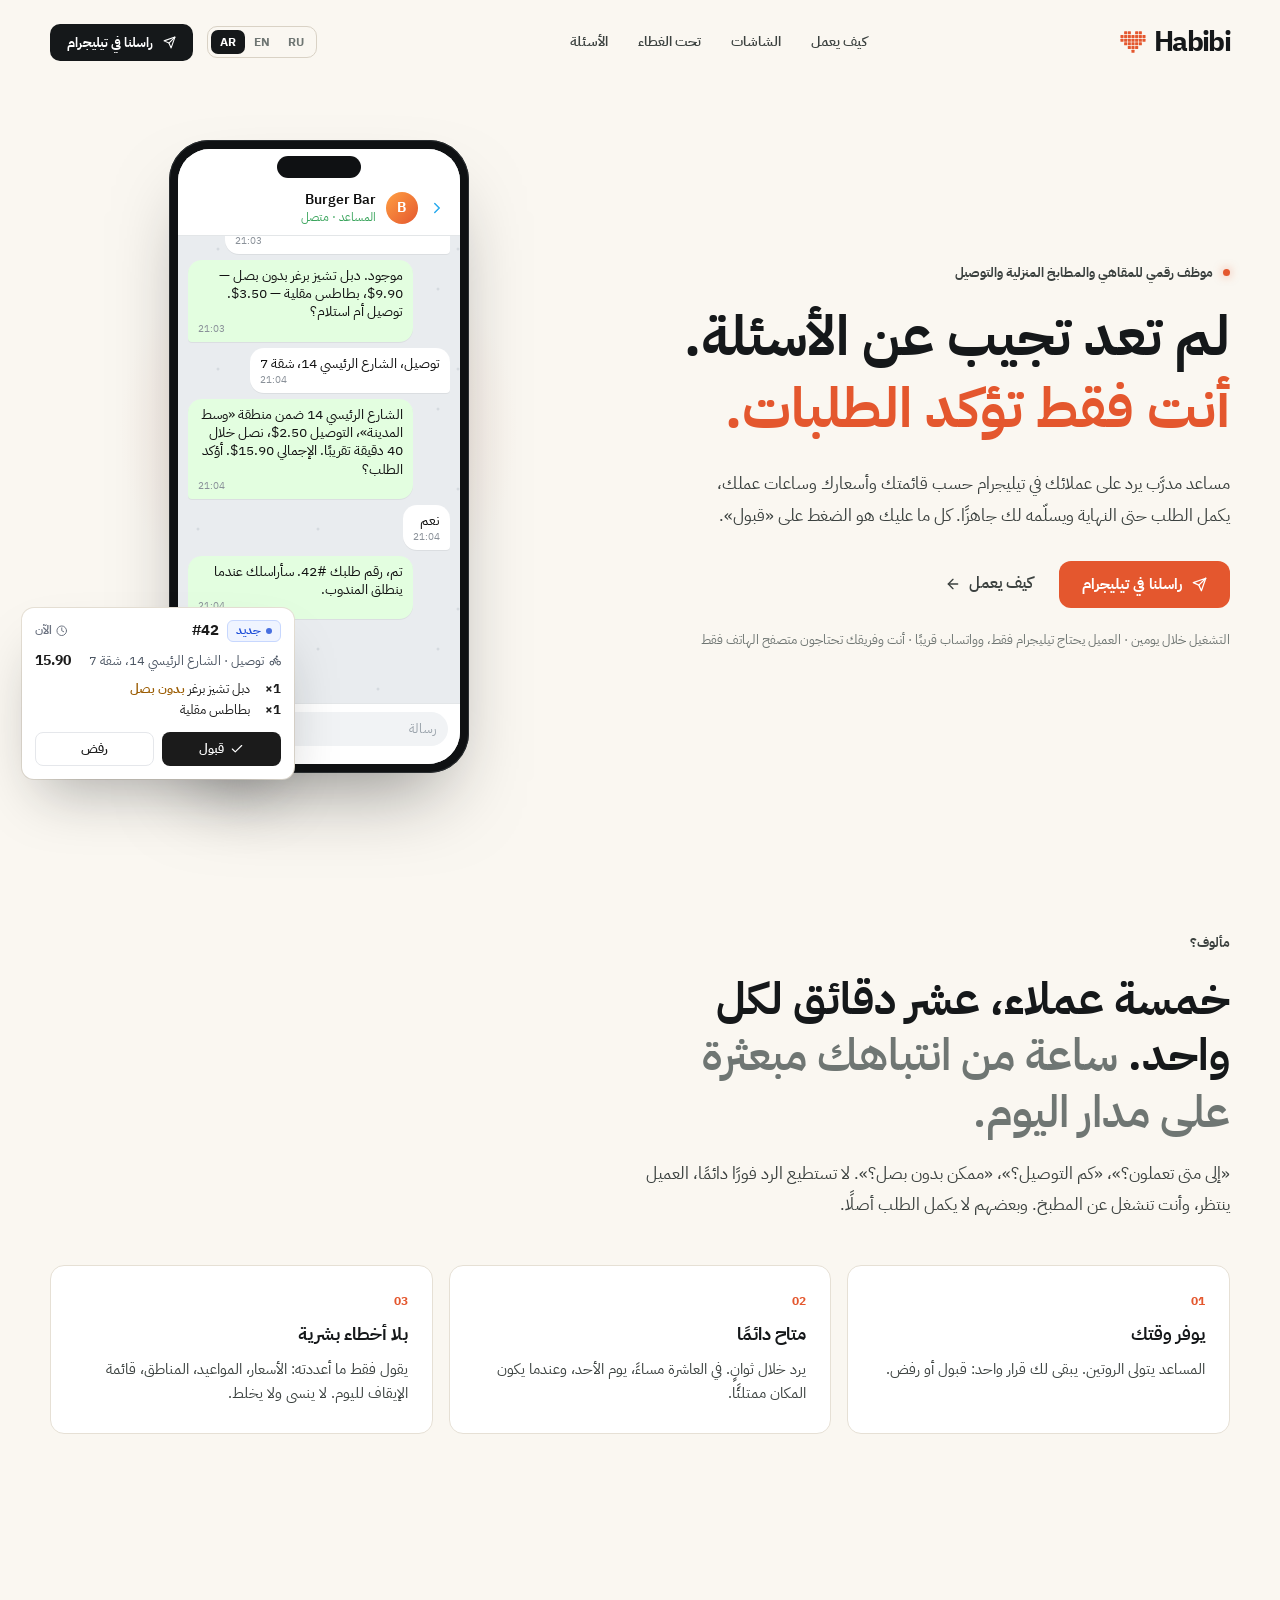
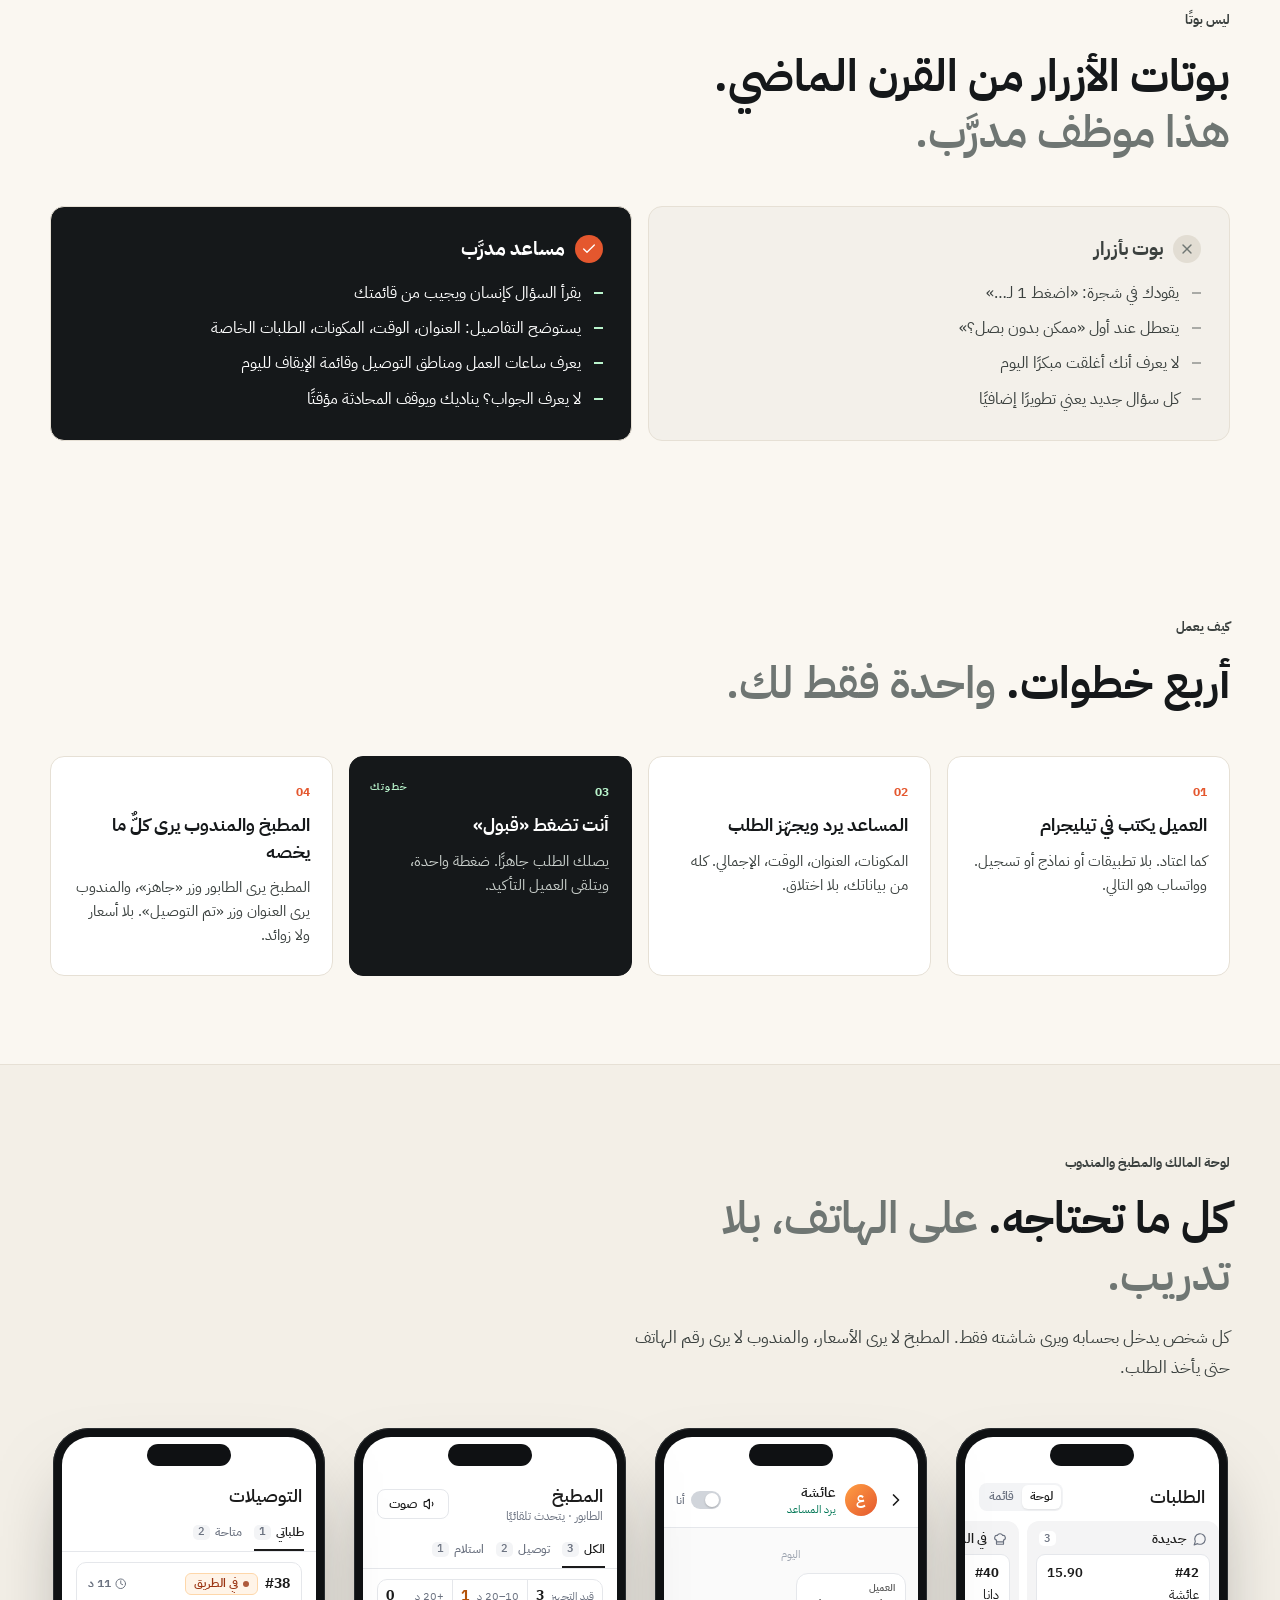
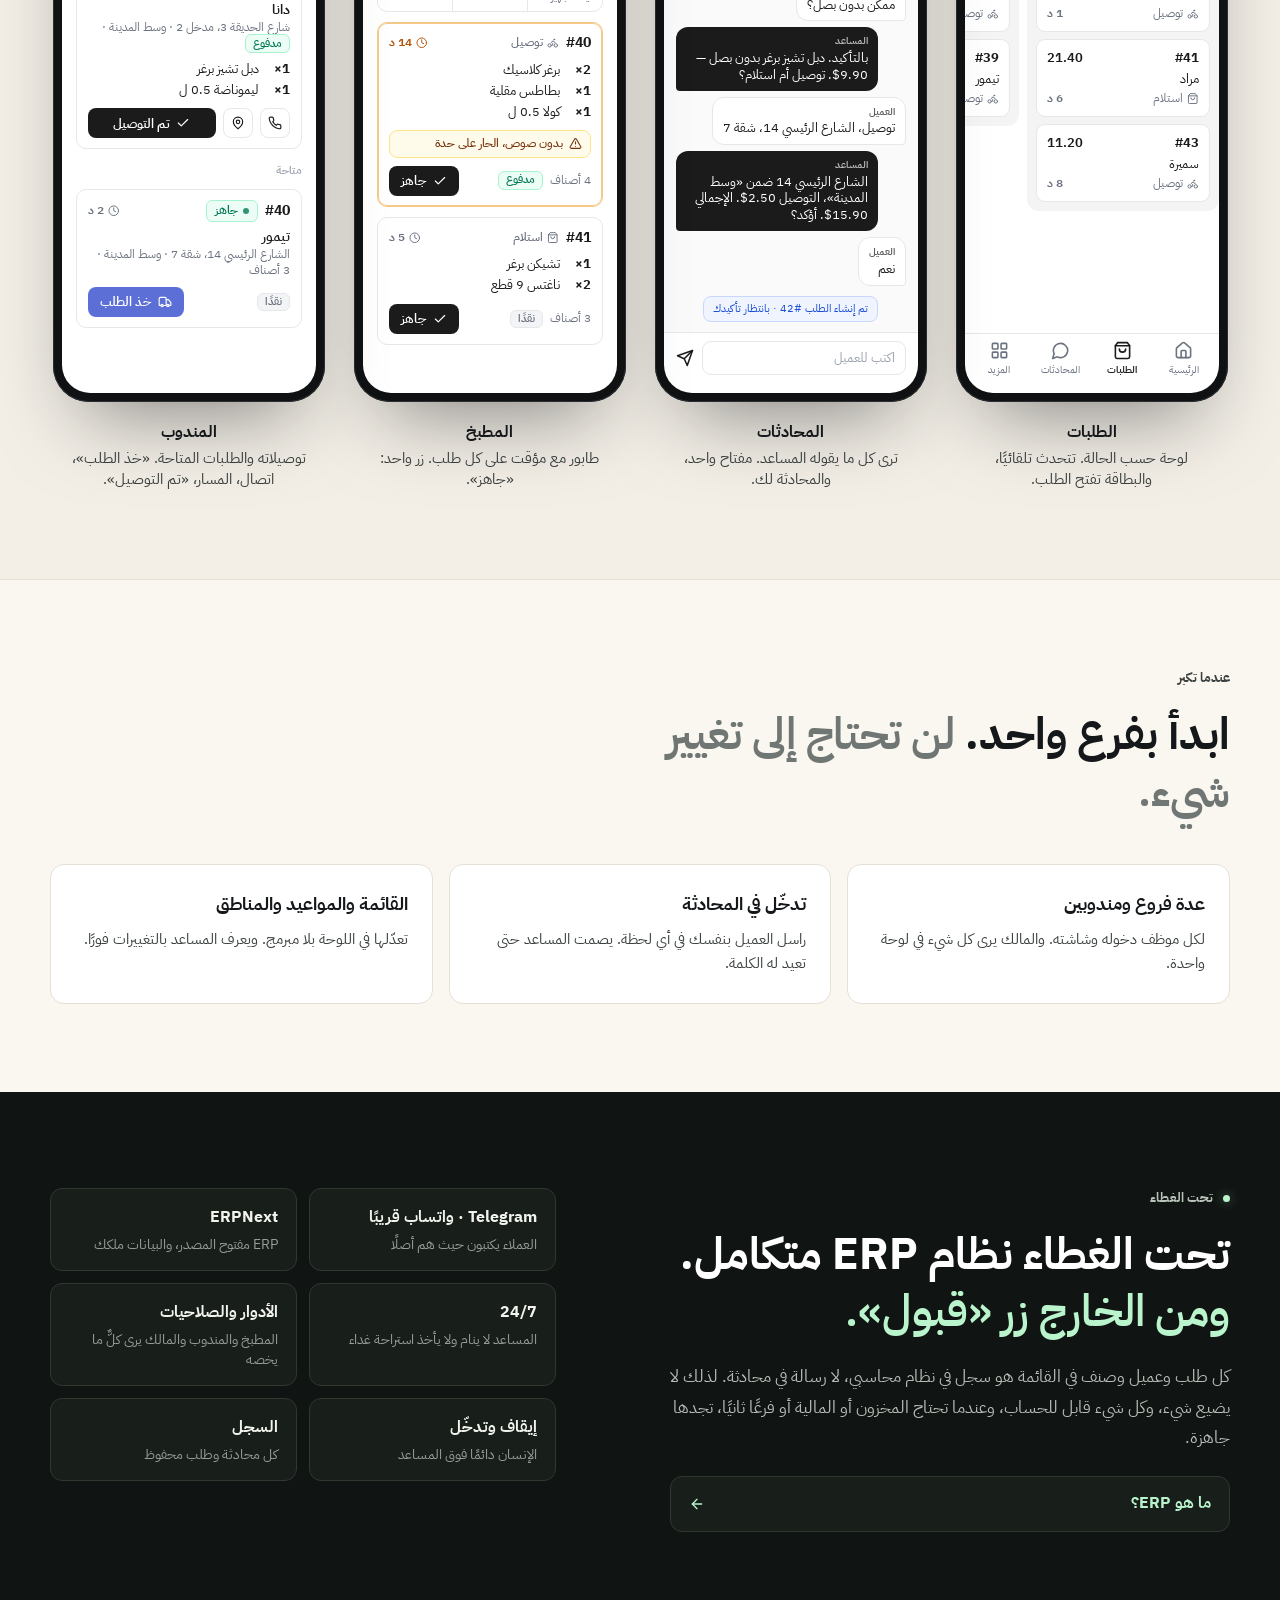
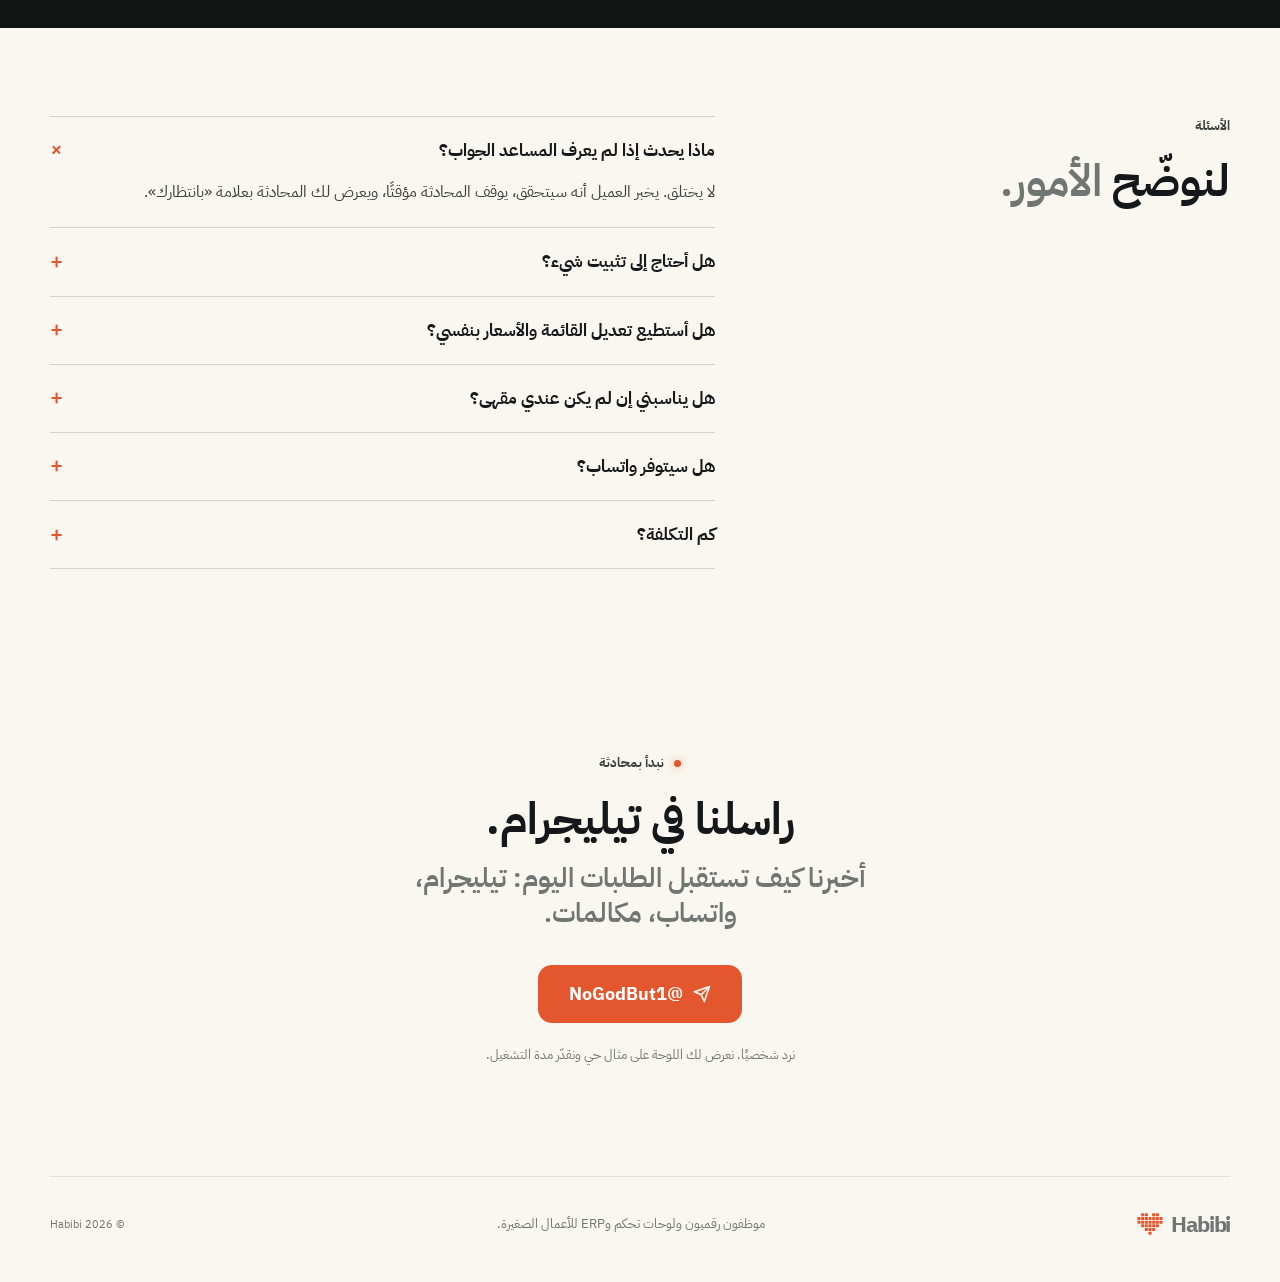
==== commit 4104f905: "Упоминание WhatsApp: скоро, напишите заранее Co-Authored-By: Claude Fable 5.1 <noreply@anthropic.com" ====
--- a/ar/index.html
+++ b/ar/index.html
@@ -63,7 +63,7 @@
       <a class="btn btn-accent" href="https://t.me/NoGodBut1" target="_blank" rel="noopener"><svg class="ic"><use href="#i-send"/></svg>راسلنا في تيليجرام</a>
       <a class="textlink" href="#how">كيف يعمل <svg class="ic"><use href="#i-arrow"/></svg></a>
     </div>
-    <p class="footnote">التشغيل خلال يومين · العميل يحتاج تيليجرام فقط · أنت وفريقك تحتاجون متصفح الهاتف فقط</p>
+    <p class="footnote">التشغيل خلال يومين · العميل يحتاج تيليجرام فقط، وواتساب قريبًا · أنت وفريقك تحتاجون متصفح الهاتف فقط</p>
   </div>
 
   <div class="hero-visual" aria-label="محادثة العميل مع المساعد وبطاقة الطلب الجاهز عند المالك">
@@ -152,7 +152,7 @@
     <li>
       <span class="num">01</span>
       <h3>العميل يكتب في تيليجرام</h3>
-      <p>كما اعتاد. بلا تطبيقات أو نماذج أو تسجيل.</p>
+      <p>كما اعتاد. بلا تطبيقات أو نماذج أو تسجيل. وواتساب هو التالي.</p>
     </li>
     <li>
       <span class="num">02</span>
@@ -304,7 +304,7 @@
         </details>
       </div>
       <ul class="chips">
-        <li><b>Telegram</b><span>العملاء يكتبون حيث هم أصلًا</span></li>
+        <li><b>Telegram · واتساب قريبًا</b><span>العملاء يكتبون حيث هم أصلًا</span></li>
         <li><b>ERPNext</b><span>ERP مفتوح المصدر، والبيانات ملكك</span></li>
         <li><b>24/7</b><span>المساعد لا ينام ولا يأخذ استراحة غداء</span></li>
         <li><b>الأدوار والصلاحيات</b><span>المطبخ والمندوب والمالك يرى كلٌّ ما يخصه</span></li>
@@ -339,6 +339,10 @@
       <p>الآلية نفسها لأي عمل يكتب فيه الناس ويطلبون: الإيجار، المتاجر، الرحلات، الخدمات. راسلنا وسندرس حالتك.</p>
     </details>
     <details>
+      <summary>هل سيتوفر واتساب؟<span>+</span></summary>
+      <p>نعم، دعم واتساب قيد العمل. راسلنا الآن ونوصّلك من الأوائل فور إطلاقه.</p>
+    </details>
+    <details>
       <summary>كم التكلفة؟<span>+</span></summary>
       <p>تعتمد على الحجم وما لديك أصلًا. راسلنا في تيليجرام، ونحسبها في محادثة واحدة.</p>
     </details>
@@ -348,7 +352,7 @@
 <!-- ================= CONTACT ================= -->
 <section class="contact wrap" id="contact">
   <p class="eyebrow"><i></i>نبدأ بمحادثة</p>
-  <h2>راسلنا في تيليجرام. <span>أخبرنا كيف تستقبل الطلبات اليوم.</span></h2>
+  <h2>راسلنا في تيليجرام. <span>أخبرنا كيف تستقبل الطلبات اليوم: تيليجرام، واتساب، مكالمات.</span></h2>
   <a class="btn btn-accent btn-lg" href="https://t.me/NoGodBut1" target="_blank" rel="noopener"><svg class="ic"><use href="#i-send"/></svg>@NoGodBut1</a>
   <p class="footnote">نرد شخصيًا. نعرض لك اللوحة على مثال حي ونقدّر مدة التشغيل.</p>
 </section>
